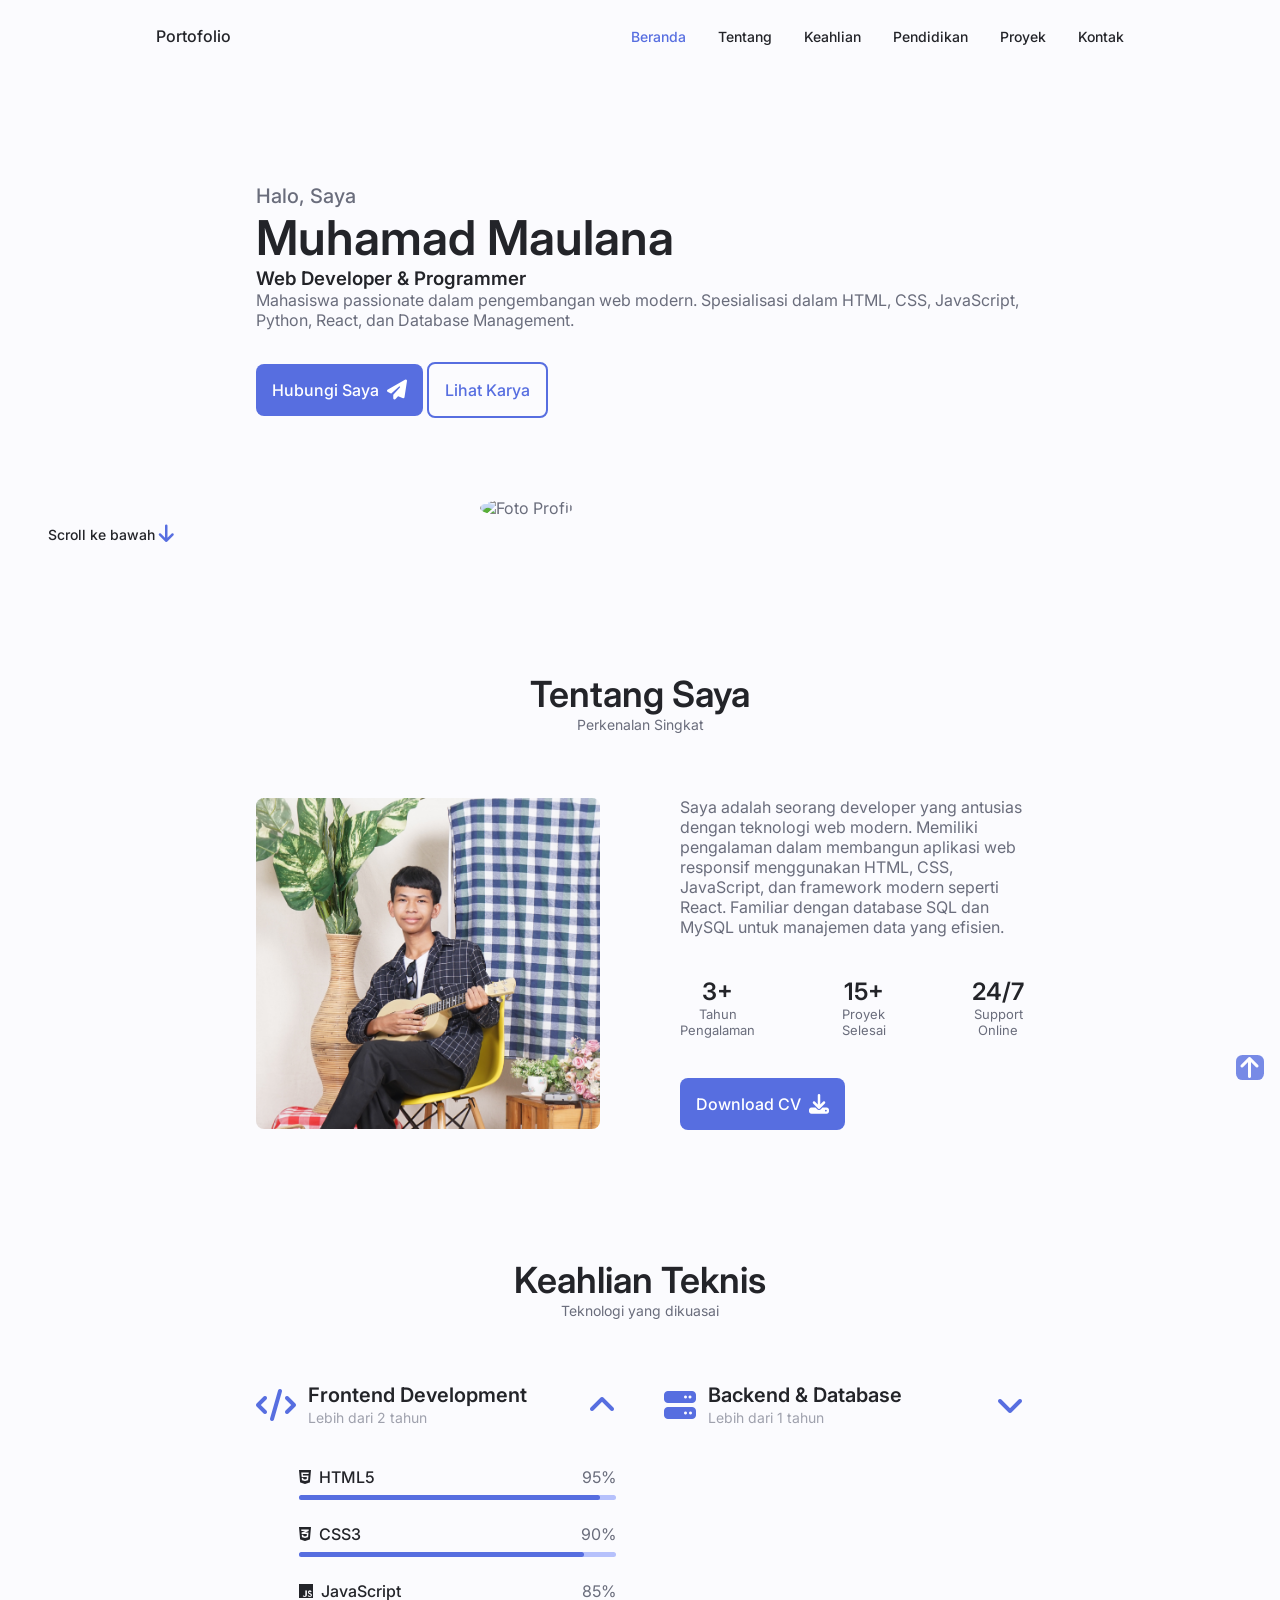
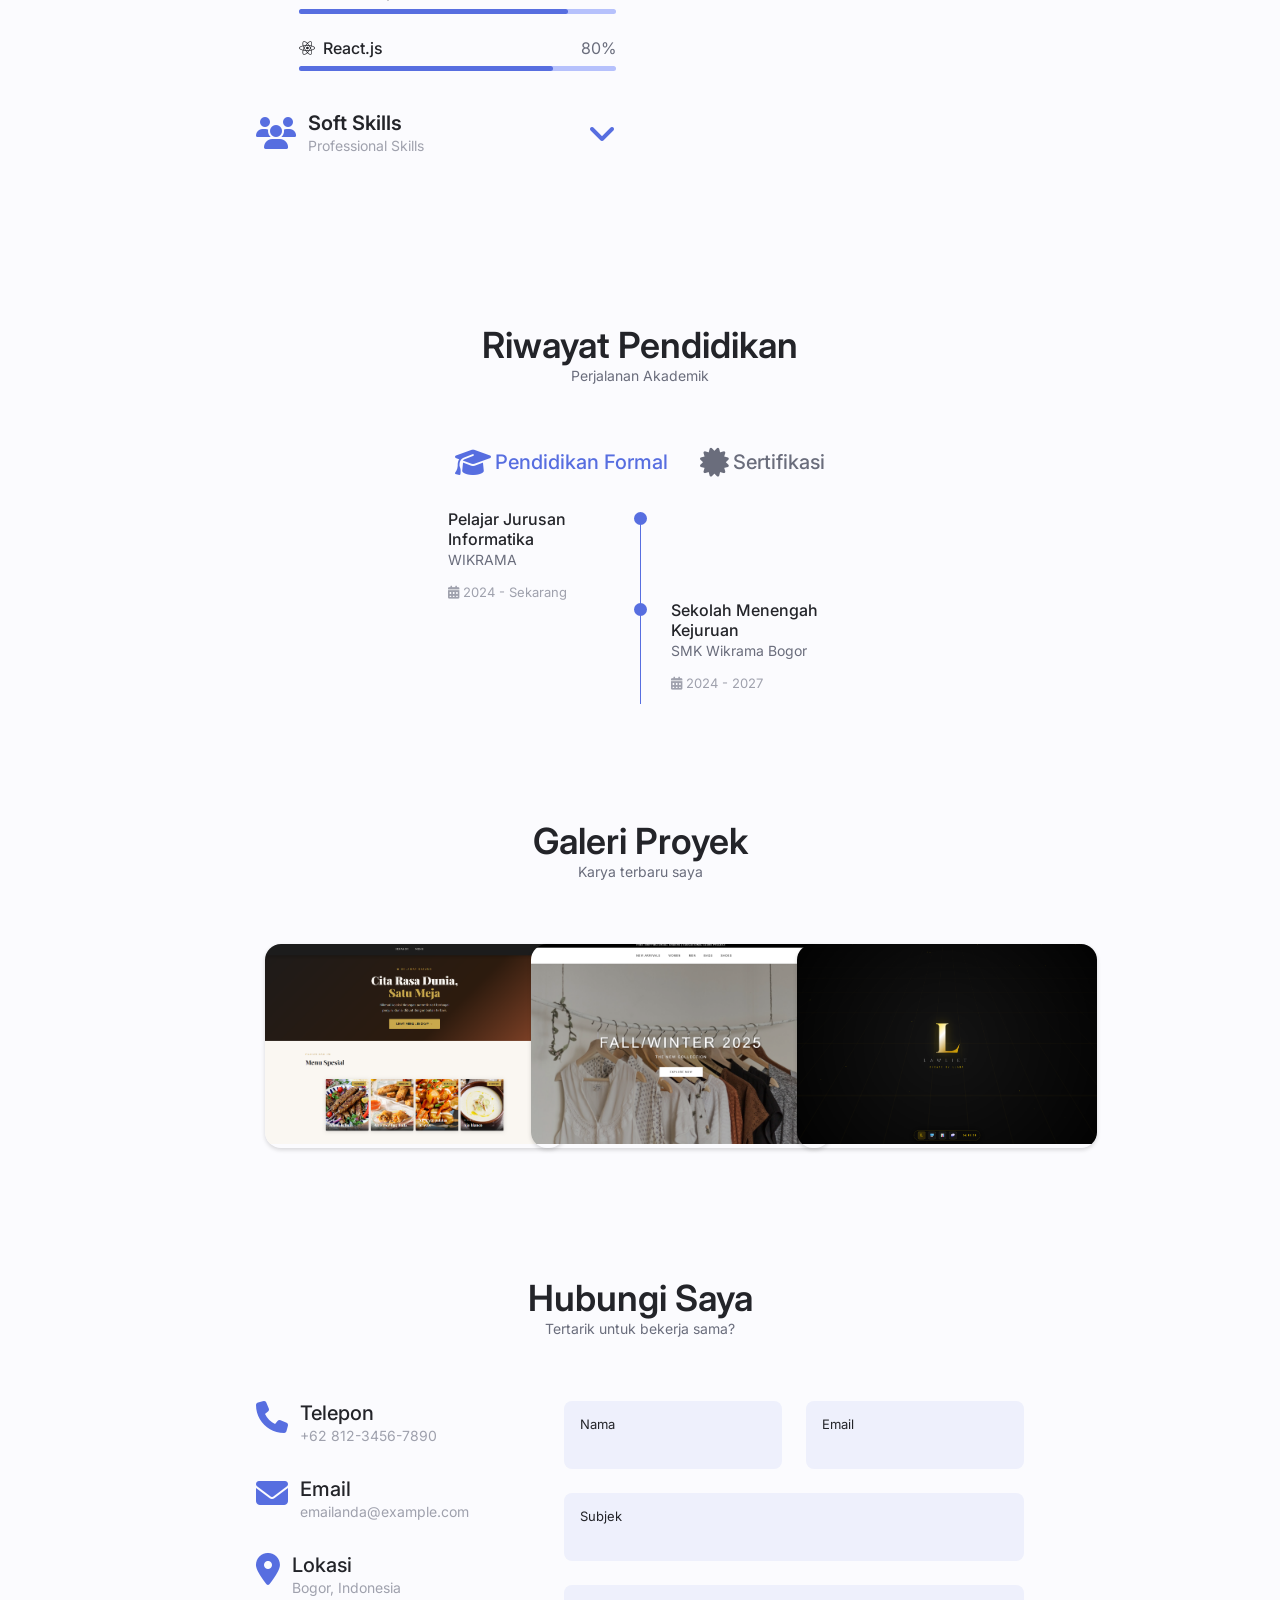
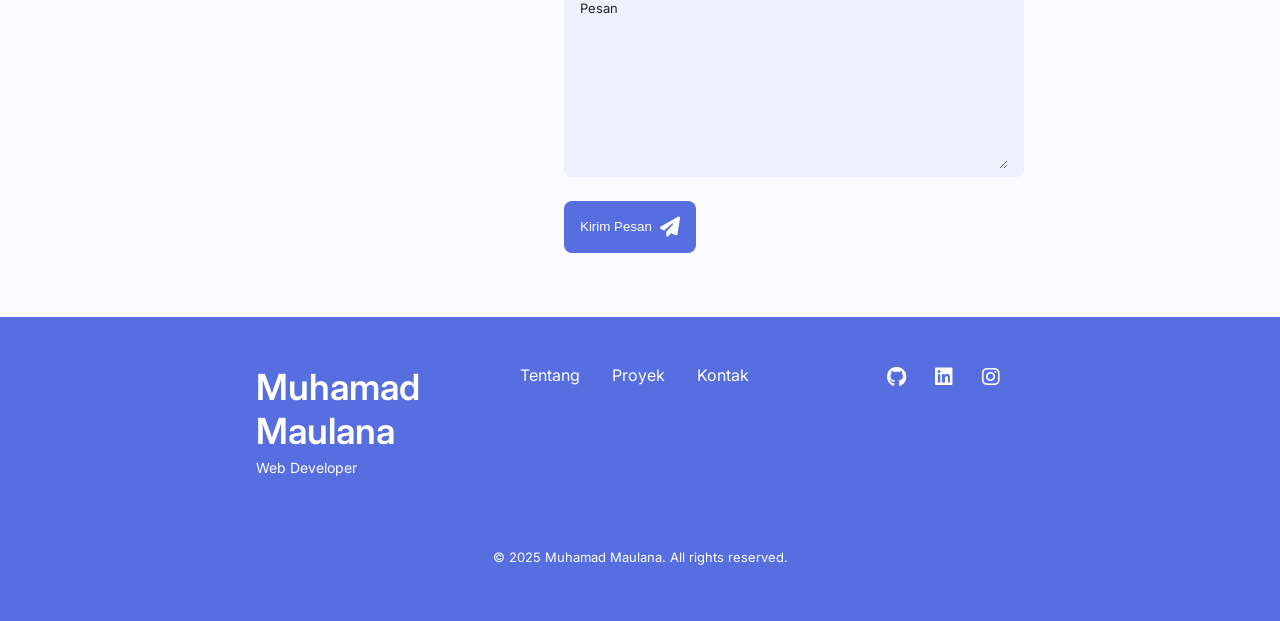
==== index.html @ e23cb153 "Update" ====
<!DOCTYPE html>
<html lang="id">
<head>
    <meta charset="UTF-8">
    <meta name="viewport" content="width=device-width, initial-scale=1.0">
    <meta name="description" content="Portofolio Pribadi - Web Developer & Programmer">
    <title>Portofolio | Muhamad Maulana</title>
    
    <!-- Google Fonts -->
    <link rel="preconnect" href="https://fonts.googleapis.com">
    <link rel="preconnect" href="https://fonts.gstatic.com" crossorigin>
    <link href="https://fonts.googleapis.com/css2?family=Inter:wght@300;400;600;700&display=swap" rel="stylesheet">
    
    <!-- Font Awesome untuk Icons -->
    <link rel="stylesheet" href="https://cdnjs.cloudflare.com/ajax/libs/font-awesome/6.4.0/css/all.min.css">
    
    <!-- Custom CSS -->
    <link rel="stylesheet" href="css/style.css">
</head>
<body>

    <!-- Header & Navigation -->
    <header class="header" id="header">
        <nav class="nav container">
            <a href="#" class="nav__logo">
                <span class="nav__logo-text">Portofolio</span>
            </a>

            <div class="nav__menu" id="nav-menu">
                <ul class="nav__list">
                    <li class="nav__item">
                        <a href="#home" class="nav__link active-link">Beranda</a>
                    </li>
                    <li class="nav__item">
                        <a href="#about" class="nav__link">Tentang</a>
                    </li>
                    <li class="nav__item">
                        <a href="#skills" class="nav__link">Keahlian</a>
                    </li>
                    <li class="nav__item">
                        <a href="#education" class="nav__link">Pendidikan</a>
                    </li>
                    <li class="nav__item">
                        <a href="#projects" class="nav__link">Proyek</a>
                    </li>
                    <li class="nav__item">
                        <a href="#contact" class="nav__link">Kontak</a>
                    </li>
                </ul>
                <div class="nav__close" id="nav-close">
                    <i class="fas fa-times"></i>
                </div>
            </div>

            <div class="nav__toggle" id="nav-toggle">
                <i class="fas fa-bars"></i>
            </div>
        </nav>
    </header>

    <main class="main">
        <!-- Hero Section -->
        <section class="home section" id="home">
            <div class="home__container container grid">
                <div class="home__content">
                    <span class="home__subtitle">Halo, Saya</span>
                    <h1 class="home__title">Muhamad Maulana</h1>
                    <h3 class="home__profession">Web Developer & Programmer</h3>
                    <p class="home__description">
                        Mahasiswa passionate dalam pengembangan web modern. 
                        Spesialisasi dalam HTML, CSS, JavaScript, Python, React, dan Database Management.
                    </p>
                    <div class="home__buttons">
                        <a href="#contact" class="button button--flex">
                            Hubungi Saya <i class="fas fa-paper-plane button__icon"></i>
                        </a>
                        <a href="#projects" class="button button--ghost">
                            Lihat Karya
                        </a>
                    </div>
                </div>
                
                <div class="home__img">
                    <div class="home__blob">
                        <!-- Ganti dengan foto profil Anda -->
                        <img src="https://i1.sndcdn.com/artworks-iFrzoDKmRzrL0Jf6-SVY0pg-t500x500.jpg" alt="Foto Profil" class="home__blob-img">
                    </div>
                </div>
            </div>
            
            <div class="home__scroll">
                <a href="#about" class="home__scroll-button button--flex">
                    <span class="home__scroll-mouse">
                        <span class="home__scroll-wheel"></span>
                    </span>
                    <span class="home__scroll-name">Scroll ke bawah</span>
                    <i class="fas fa-arrow-down home__scroll-arrow"></i>
                </a>
            </div>
        </section>

        <!-- About Section -->
        <section class="about section" id="about">
            <h2 class="section__title">Tentang Saya</h2>
            <span class="section__subtitle">Perkenalan Singkat</span>

            <div class="about__container container grid">
                <img src="img/DSC00139.jpeg" alt="Tentang Saya" class="about__img">

                <div class="about__data">
                    <p class="about__description">
                        Saya adalah seorang developer yang antusias dengan teknologi web modern. 
                        Memiliki pengalaman dalam membangun aplikasi web responsif menggunakan 
                        HTML, CSS, JavaScript, dan framework modern seperti React. 
                        Familiar dengan database SQL dan MySQL untuk manajemen data yang efisien.
                    </p>

                    <div class="about__info">
                        <div>
                            <span class="about__info-title">3+</span>
                            <span class="about__info-name">Tahun<br>Pengalaman</span>
                        </div>
                        <div>
                            <span class="about__info-title">15+</span>
                            <span class="about__info-name">Proyek<br>Selesai</span>
                        </div>
                        <div>
                            <span class="about__info-title">24/7</span>
                            <span class="about__info-name">Support<br>Online</span>
                        </div>
                    </div>

                    <div class="about__buttons">
                        <a download href="#" class="button button--flex">
                            Download CV <i class="fas fa-download button__icon"></i>
                        </a>
                    </div>
                </div>
            </div>
        </section>

        <!-- Skills Section -->
        <section class="skills section" id="skills">
            <h2 class="section__title">Keahlian Teknis</h2>
            <span class="section__subtitle">Teknologi yang dikuasai</span>

            <div class="skills__container container grid">
                <!-- Skill Category 1: Frontend -->
                <div class="skills__content skills__open">
                    <div class="skills__header">
                        <i class="fas fa-code skills__icon"></i>
                        <div>
                            <h3 class="skills__title">Frontend Development</h3>
                            <span class="skills__subtitle">Lebih dari 2 tahun</span>
                        </div>
                        <i class="fas fa-angle-down skills__arrow"></i>
                    </div>

                    <div class="skills__list grid">
                        <div class="skills__data">
                            <div class="skills__titles">
                                <h4 class="skills__name"><i class="fab fa-html5"></i> HTML5</h4>
                                <span class="skills__number">95%</span>
                            </div>
                            <div class="skills__bar">
                                <div class="skills__percentage" style="width: 95%;"></div>
                            </div>
                        </div>

                        <div class="skills__data">
                            <div class="skills__titles">
                                <h4 class="skills__name"><i class="fab fa-css3-alt"></i> CSS3</h4>
                                <span class="skills__number">90%</span>
                            </div>
                            <div class="skills__bar">
                                <div class="skills__percentage" style="width: 90%;"></div>
                            </div>
                        </div>

                        <div class="skills__data">
                            <div class="skills__titles">
                                <h4 class="skills__name"><i class="fab fa-js"></i> JavaScript</h4>
                                <span class="skills__number">85%</span>
                            </div>
                            <div class="skills__bar">
                                <div class="skills__percentage" style="width: 85%;"></div>
                            </div>
                        </div>

                        <div class="skills__data">
                            <div class="skills__titles">
                                <h4 class="skills__name"><i class="fab fa-react"></i> React.js</h4>
                                <span class="skills__number">80%</span>
                            </div>
                            <div class="skills__bar">
                                <div class="skills__percentage" style="width: 80%;"></div>
                            </div>
                        </div>
                    </div>
                </div>

                <!-- Skill Category 2: Backend & Database -->
                <div class="skills__content skills__close">
                    <div class="skills__header">
                        <i class="fas fa-server skills__icon"></i>
                        <div>
                            <h3 class="skills__title">Backend & Database</h3>
                            <span class="skills__subtitle">Lebih dari 1 tahun</span>
                        </div>
                        <i class="fas fa-angle-down skills__arrow"></i>
                    </div>

                    <div class="skills__list grid">
                        <div class="skills__data">
                            <div class="skills__titles">
                                <h4 class="skills__name"><i class="fab fa-python"></i> Python</h4>
                                <span class="skills__number">85%</span>
                            </div>
                            <div class="skills__bar">
                                <div class="skills__percentage" style="width: 85%;"></div>
                            </div>
                        </div>

                        <div class="skills__data">
                            <div class="skills__titles">
                                <h4 class="skills__name"><i class="fas fa-database"></i> SQL</h4>
                                <span class="skills__number">80%</span>
                            </div>
                            <div class="skills__bar">
                                <div class="skills__percentage" style="width: 80%;"></div>
                            </div>
                        </div>

                        <div class="skills__data">
                            <div class="skills__titles">
                                <h4 class="skills__name"><i class="fas fa-database"></i> MySQL</h4>
                                <span class="skills__number">85%</span>
                            </div>
                            <div class="skills__bar">
                                <div class="skills__percentage" style="width: 85%;"></div>
                            </div>
                        </div>
                    </div>
                </div>

                <!-- Skill Category 3: Soft Skills -->
                <div class="skills__content skills__close">
                    <div class="skills__header">
                        <i class="fas fa-users skills__icon"></i>
                        <div>
                            <h3 class="skills__title">Soft Skills</h3>
                            <span class="skills__subtitle">Professional Skills</span>
                        </div>
                        <i class="fas fa-angle-down skills__arrow"></i>
                    </div>

                    <div class="skills__list grid">
                        <div class="skills__data">
                            <div class="skills__titles">
                                <h4 class="skills__name"><i class="fas fa-comments"></i> Komunikasi</h4>
                                <span class="skills__number">90%</span>
                            </div>
                            <div class="skills__bar">
                                <div class="skills__percentage" style="width: 90%;"></div>
                            </div>
                        </div>

                        <div class="skills__data">
                            <div class="skills__titles">
                                <h4 class="skills__name"><i class="fas fa-users-cog"></i> Kerja Tim</h4>
                                <span class="skills__number">95%</span>
                            </div>
                            <div class="skills__bar">
                                <div class="skills__percentage" style="width: 95%;"></div>
                            </div>
                        </div>

                        <div class="skills__data">
                            <div class="skills__titles">
                                <h4 class="skills__name"><i class="fas fa-lightbulb"></i> Problem Solving</h4>
                                <span class="skills__number">85%</span>
                            </div>
                            <div class="skills__bar">
                                <div class="skills__percentage" style="width: 85%;"></div>
                            </div>
                        </div>
                    </div>
                </div>
            </div>
        </section>

        <!-- Education Section -->
        <section class="education section" id="education">
            <h2 class="section__title">Riwayat Pendidikan</h2>
            <span class="section__subtitle">Perjalanan Akademik</span>

            <div class="education__container container">
                <div class="education__tabs">
                    <div class="education__button button--flex education__active" data-target='#school'>
                        <i class="fas fa-graduation-cap education__icon"></i>
                        Pendidikan Formal
                    </div>
                    <div class="education__button button--flex" data-target='#course'>
                        <i class="fas fa-certificate education__icon"></i>
                        Sertifikasi
                    </div>
                </div>

                <div class="education__sections">
                    <!-- Education Content 1 -->
                    <div class="education__content education__active" data-content id="school">
                        <!-- Timeline Item 1 -->
                        <div class="education__data">
                            <div>
                                <h3 class="education__title">Pelajar Jurusan Informatika</h3>
                                <span class="education__subtitle">WIKRAMA</span>
                                <div class="education__calendar">
                                    <i class="fas fa-calendar-alt"></i>
                                    2024 - Sekarang
                                </div>
                            </div>
                            <div>
                                <span class="education__rounder"></span>
                                <span class="education__line"></span>
                            </div>
                        </div>

                        <!-- Timeline Item 2 -->
                        <div class="education__data">
                            <div></div>
                            <div>
                                <span class="education__rounder"></span>
                                <span class="education__line"></span>
                            </div>
                            <div>
                                <h3 class="education__title">Sekolah Menengah Kejuruan</h3>
                                <span class="education__subtitle">SMK Wikrama Bogor</span>
                                <div class="education__calendar">
                                    <i class="fas fa-calendar-alt"></i>
                                    2024 - 2027
                                </div>
                            </div>
                        </div>
                    </div>

                    <!-- Education Content 2 -->
                    <div class="education__content" data-content id="course">
                        <div class="education__data">
                            <div>
                                <h3 class="education__title">Belajar Dasar AI</h3>
                                <span class="education__subtitle">Dicoding Indonesia</span>
                                <div class="education__calendar">
                                    <i class="fas fa-calendar-alt"></i>
                                    2026
                                </div>
                            </div>
                            <div>
                                <span class="education__rounder"></span>
                                <span class="education__line"></span>
                            </div>
                        </div>
                    </div>
                </div>
            </div>
        </section>

        <!-- Projects Gallery -->
        <section class="projects section" id="projects">
            <h2 class="section__title">Galeri Proyek</h2>
            <span class="section__subtitle">Karya terbaru saya</span>

            <div class="projects__container container grid">
                <!-- Project 1 -->
                <div class="projects__card">
                    <img src="img/Screenshot 2026-04-05 134417.png" alt="Project 1" class="projects__img">
                    <div class="projects__modal">
                        <div>
                            <span class="projects__subtitle">Web App</span>
                            <h3 class="projects__title">E-Commerce Platform</h3>
                            <p class="projects__description">Full-stack application menggunakan React</p>
                            <a href="#" class="projects__button button button--small">
                                <i class="fas fa-link"></i> Demo
                            </a>
                            <a href="#" class="projects__button button button--small">
                                <i class="fab fa-github"></i> Code
                            </a>
                        </div>
                    </div>
                </div>

                <!-- Project 2 -->
                <div class="projects__card">
                    <img src="img/Screenshot 2026-04-05 134706.png" alt="Project 2" class="projects__img">
                    <div class="projects__modal">
                        <div>
                            <span class="projects__subtitle">Dashboard</span>
                            <h3 class="projects__title">Prada-Clone</h3>
                            <p class="projects__description">Visualisasi marketplace seperti Prada</p>
                            <a href="#" class="projects__button button button--small">
                                <i class="fas fa-link"></i> Demo
                            </a>
                            <a href="#" class="projects__button button button--small">
                                <i class="fab fa-github"></i> Code
                            </a>
                        </div>
                    </div>
                </div>

                <!-- Project 3 -->
                <div class="projects__card">
                    <img src="img/Screenshot (575).png" alt="Project 3" class="projects__img">
                    <div class="projects__modal">
                        <div>
                            <span class="projects__subtitle">Frontend</span>
                            <h3 class="projects__title">Portfolio Quantum</h3>
                            <p class="projects__description">HTML, CSS, JS murni dengan animasi modern</p>
                            <a href="#" class="projects__button button button--small">
                                <i class="fas fa-link"></i> Demo
                            </a>
                            <a href="#" class="projects__button button button--small">
                                <i class="fab fa-github"></i> Code
                            </a>
                        </div>
                    </div>
                </div>
            </div>
        </section>

        <!-- Contact Section -->
        <section class="contact section" id="contact">
            <h2 class="section__title">Hubungi Saya</h2>
            <span class="section__subtitle">Tertarik untuk bekerja sama?</span>

            <div class="contact__container container grid">
                <div>
                    <div class="contact__information">
                        <i class="fas fa-phone contact__icon"></i>
                        <div>
                            <h3 class="contact__title">Telepon</h3>
                            <span class="contact__subtitle">+62 812-3456-7890</span>
                        </div>
                    </div>

                    <div class="contact__information">
                        <i class="fas fa-envelope contact__icon"></i>
                        <div>
                            <h3 class="contact__title">Email</h3>
                            <span class="contact__subtitle">emailanda@example.com</span>
                        </div>
                    </div>

                    <div class="contact__information">
                        <i class="fas fa-map-marker-alt contact__icon"></i>
                        <div>
                            <h3 class="contact__title">Lokasi</h3>
                            <span class="contact__subtitle">Bogor, Indonesia</span>
                        </div>
                    </div>
                </div>

                <form action="https://formspree.io/f/YOUR_FORM_ID" method="POST" class="contact__form grid" id="contact-form">
                    <div class="contact__inputs grid">
                        <div class="contact__content">
                            <label for="contact-name" class="contact__label">Nama</label>
                            <input type="text" id="contact-name" name="name" class="contact__input" required>
                        </div>
                        <div class="contact__content">
                            <label for="contact-email" class="contact__label">Email</label>
                            <input type="email" id="contact-email" name="email" class="contact__input" required>
                        </div>
                    </div>
                    <div class="contact__content">
                        <label for="contact-subject" class="contact__label">Subjek</label>
                        <input type="text" id="contact-subject" name="subject" class="contact__input" required>
                    </div>
                    <div class="contact__content">
                        <label for="contact-message" class="contact__label">Pesan</label>
                        <textarea name="message" id="contact-message" cols="0" rows="7" class="contact__input" required></textarea>
                    </div>

                    <div>
                        <button type="submit" class="button button--flex">
                            Kirim Pesan <i class="fas fa-paper-plane button__icon"></i>
                        </button>
                    </div>
                </form>
            </div>
        </section>
    </main>

    <!-- Footer -->
    <footer class="footer">
        <div class="footer__bg">
            <div class="footer__container container grid">
                <div>
                    <h2 class="footer__title">Muhamad Maulana</h2>
                    <span class="footer__subtitle">Web Developer</span>
                </div>

                <ul class="footer__links">
                    <li>
                        <a href="#about" class="footer__link">Tentang</a>
                    </li>
                    <li>
                        <a href="#projects" class="footer__link">Proyek</a>
                    </li>
                    <li>
                        <a href="#contact" class="footer__link">Kontak</a>
                    </li>
                </ul>

                <div class="footer__socials">
                    <a href="https://github.com/lanpawikok" target="_blank" class="footer__social">
                        <i class="fab fa-github"></i>
                    </a>
                    <a href="https://linkedin.com/in/username" target="_blank" class="footer__social">
                        <i class="fab fa-linkedin"></i>
                    </a>
                    <a href="https://www.instagram.com/lohhlaanaa/" target="_blank" class="footer__social">
                        <i class="fab fa-instagram"></i>
                    </a>
                </div>
            </div>
            
            <p class="footer__copy">&#169; 2025 Muhamad Maulana. All rights reserved.</p>
        </div>
    </footer>

    <!-- Scroll Up Button -->
    <a href="#" class="scrollup" id="scroll-up">
        <i class="fas fa-arrow-up scrollup__icon"></i>
    </a>

    <!-- Main JavaScript -->
    <script src="js/main.js"></script>
</body>
</html>
---- css/style.css ----
/*=============== GOOGLE FONTS ===============*/
@import url('https://fonts.googleapis.com/css2?family=Inter:wght@300;400;500;600;700&display=swap');

/*=============== VARIABLES CSS ===============*/
:root {
    --header-height: 3rem;

    /*========== Colors ==========*/
    --hue-color: 230; /*Purple 250 - Green 142 - Blue 230 - Pink 340*/
    
    --first-color: hsl(var(--hue-color), 69%, 61%);
    --first-color-second: hsl(var(--hue-color), 69%, 61%);
    --first-color-alt: hsl(var(--hue-color), 57%, 53%);
    --first-color-lighter: hsl(var(--hue-color), 92%, 85%);
    --title-color: hsl(var(--hue-color), 8%, 15%);
    --text-color: hsl(var(--hue-color), 8%, 45%);
    --text-color-light: hsl(var(--hue-color), 8%, 65%);
    --input-color: hsl(var(--hue-color), 70%, 96%);
    --body-color: hsl(var(--hue-color), 60%, 99%);
    --container-color: #fff;
    --scroll-bar-color: hsl(var(--hue-color), 12%, 90%);
    --scroll-thumb-color: hsl(var(--hue-color), 12%, 80%);

    /*========== Font and typography ==========*/
    --body-font: 'Inter', sans-serif;
    
    --big-font-size: 2rem;
    --h1-font-size: 1.5rem;
    --h2-font-size: 1.25rem;
    --h3-font-size: 1.125rem;
    --normal-font-size: .938rem;
    --small-font-size: .813rem;
    --smaller-font-size: .75rem;

    /*========== Font weight ==========*/
    --font-medium: 500;
    --font-semi-bold: 600;

    /*========== Margenes Bottom ==========*/
    --mb-0-25: .25rem;
    --mb-0-5: .5rem;
    --mb-0-75: .75rem;
    --mb-1: 1rem;
    --mb-1-5: 1.5rem;
    --mb-2: 2rem;
    --mb-2-5: 2.5rem;
    --mb-3: 3rem;

    /*========== z index ==========*/
    --z-tooltip: 10;
    --z-fixed: 100;
    --z-modal: 1000;
}

/* Font size for large devices */
@media screen and (min-width: 968px) {
    :root {
        --big-font-size: 3rem;
        --h1-font-size: 2.25rem;
        --h2-font-size: 1.5rem;
        --h3-font-size: 1.25rem;
        --normal-font-size: 1rem;
        --small-font-size: .875rem;
        --smaller-font-size: .813rem;
    }
}

/*========== Variables Dark theme ==========*/


/*========== Button Dark/Light ==========*/


/*==================== BASE ====================*/
* {
    box-sizing: border-box;
    padding: 0;
    margin: 0;
}

html {
    scroll-behavior: smooth;
}

body {
    margin: 0 0 var(--header-height) 0;
    font-family: var(--body-font);
    font-size: var(--normal-font-size);
    background-color: var(--body-color);
    color: var(--text-color);
}

h1, h2, h3, h4 {
    color: var(--title-color);
    font-weight: var(--font-semi-bold);
}

ul {
    list-style: none;
}

a {
    text-decoration: none;
}

img {
    max-width: 100%;
    height: auto;
}

/*==================== REUSABLE CSS CLASSES ====================*/
.section {
    padding: 2rem 0 4rem;
}

.section__title {
    font-size: var(--h1-font-size);
    color: var(--title-color);
}

.section__subtitle {
    display: block;
    font-size: var(--small-font-size);
    margin-bottom: var(--mb-3);
}

.section__title, 
.section__subtitle {
    text-align: center;
}

/*==================== LAYOUT ====================*/
.container {
    max-width: 768px;
    margin-left: var(--mb-1-5);
    margin-right: var(--mb-1-5);
}

.grid {
    display: grid;
    gap: 1.5rem;
}

.header {
    width: 100%;
    position: fixed;
    bottom: 0;
    left: 0;
    z-index: var(--z-fixed);
    background-color: var(--body-color);
}

/*==================== NAV ====================*/
.nav {
    max-width: 968px;
    height: var(--header-height);
    display: flex;
    justify-content: space-between;
    align-items: center;
}

.nav__logo,
.nav__toggle {
    color: var(--title-color);
    font-weight: var(--font-medium);
}

.nav__logo:hover {
    color: var(--first-color);
}

.nav__toggle {
    font-size: 1.1rem;
    cursor: pointer;
}

.nav__toggle:hover {
    color: var(--first-color);
}

@media screen and (max-width: 767px) {
    .nav__menu {
        position: fixed;
        bottom: -100%;
        left: 0;
        width: 100%;
        background-color: var(--body-color);
        padding: 2rem 1.5rem 4rem;
        box-shadow: 0 -1px 4px rgba(0,0,0,.15);
        border-radius: 1.5rem 1.5rem 0 0;
        transition: .3s;
    }
}

.nav__list {
    grid-template-columns: repeat(3, 1fr);
    gap: 2rem;
}

.nav__link {
    display: flex;
    flex-direction: column;
    align-items: center;
    font-size: var(--small-font-size);
    color: var(--title-color);
    font-weight: var(--font-medium);
}

.nav__link:hover {
    color: var(--first-color);
}

.nav__icon {
    font-size: 1.2rem;
}

.nav__close {
    position: absolute;
    right: 1.3rem;
    bottom: .5rem;
    font-size: 1.5rem;
    cursor: pointer;
    color: var(--first-color);
}

.nav__close:hover {
    color: var(--first-color-alt);
}

/* show menu */
.show-menu {
    bottom: 0;
}

/* Active link */
.active-link {
    color: var(--first-color);
}

/* Change background header */
.scroll-header {
    box-shadow: 0 -1px 4px rgba(0,0,0,.15);
}

/*==================== HOME ====================*/
.home__container {
    gap: 1rem;
}

.home__content {
    grid-template-columns: .5fr 3fr;
    padding-top: 3.5rem;
    align-items: center;
}

.home__social {
    display: grid;
    grid-template-columns: max-content;
    row-gap: 1rem;
}

.home__social-icon {
    font-size: 1.25rem;
    color: var(--first-color);
}

.home__social-icon:hover {
    color: var(--first-color-alt);
}

.home__blob {
    width: 200px;
    fill: var(--first-color);
}

.home__blob-img {
    width: 170px;
    border-radius: 50%;
}

.home__data {
    grid-column: 1/3;
}

.home__title {
    font-size: var(--big-font-size);
}

.home__subtitle {
    font-size: var(--h3-font-size);
    color: var(--text-color);
    font-weight: var(--font-medium);
    margin-bottom: var(--mb-0-75);
}

.home__description {
    margin-bottom: var(--mb-2);
}

.home__scroll {
    display: none;
}

.home__scroll-button {
    color: var(--first-color);
    transition: .3s;
}

.home__scroll-button:hover {
    transform: translateY(.25rem);
}

.home__scroll-mouse {
    font-size: 2rem;
}

.home__scroll-name {
    font-size: var(--small-font-size);
    color: var(--title-color);
    font-weight: var(--font-medium);
    margin-right: var(--mb-0-25);
}

.home__scroll-arrow {
    font-size: 1.25rem;
}

/*==================== BUTTONS ====================*/
.button {
    display: inline-block;
    background-color: var(--first-color);
    color: #fff;
    padding: 1rem;
    border-radius: .5rem;
    font-weight: var(--font-medium);
    border: none;
    cursor: pointer;
}

.button:hover {
    background-color: var(--first-color-alt);
}

.button__icon {
    font-size: 1.25rem;
    margin-left: var(--mb-0-5);
    transition: .3s;
}

.button--flex {
    display: inline-flex;
    align-items: center;
}

.button--small {
    padding: .75rem 1rem;
}

.button--link {
    padding: 0;
    background-color: transparent;
    color: var(--first-color);
}

.button--link:hover {
    background-color: transparent;
    color: var(--first-color-alt);
}

.button--ghost {
    background-color: transparent;
    border: 2px solid var(--first-color);
    color: var(--first-color);
}

.button--ghost:hover {
    background-color: var(--first-color);
    color: #fff;
}

/*==================== ABOUT ====================*/
.about__img {
    width: 200px;
    border-radius: .5rem;
    justify-self: center;
    align-self: center;
}

.about__description {
    text-align: center;
    margin-bottom: var(--mb-2-5);
}

.about__info {
    display: flex;
    justify-content: space-evenly;
    margin-bottom: var(--mb-2-5);
}

.about__info-title {
    font-size: var(--h2-font-size);
    font-weight: var(--font-semi-bold);
    color: var(--title-color);
}

.about__info-name {
    font-size: var(--smaller-font-size);
}

.about__info-title,
.about__info-name {
    display: block;
    text-align: center;
}

.about__buttons {
    display: flex;
    justify-content: center;
}

/*==================== SKILLS ====================*/
.skills__container {
    row-gap: 0;
}

.skills__header {
    display: flex;
    align-items: center;
    margin-bottom: var(--mb-2-5);
    cursor: pointer;
}

.skills__icon,
.skills__arrow {
    font-size: 2rem;
    color: var(--first-color);
}

.skills__icon {
    margin-right: var(--mb-0-75);
}

.skills__title {
    font-size: var(--h3-font-size);
}

.skills__subtitle {
    font-size: var(--small-font-size);
    color: var(--text-color-light);
}

.skills__arrow {
    margin-left: auto;
    transition: .4s;
}

.skills__list {
    row-gap: 1.5rem;
    padding-left: 2.7rem;
}

.skills__titles {
    display: flex;
    justify-content: space-between;
    margin-bottom: var(--mb-0-5);
}

.skills__name {
    font-size: var(--normal-font-size);
    font-weight: var(--font-medium);
    display: flex;
    align-items: center;
    gap: .5rem;
}

.skills__bar,
.skills__percentage {
    height: 5px;
    border-radius: .25rem;
}

.skills__bar {
    background-color: var(--first-color-lighter);
}

.skills__percentage {
    display: block;
    background-color: var(--first-color);
    width: 0;
    transition: width 1s ease-in-out;
}

.skills__open .skills__list {
    height: max-content;
    margin-bottom: var(--mb-2-5);
    overflow: visible;
}

.skills__close .skills__list {
    height: 0;
    overflow: hidden;
}

.skills__open .skills__arrow {
    transform: rotate(-180deg);
}

/*==================== EDUCATION ====================*/
.education__tabs {
    display: flex;
    justify-content: space-evenly;
    margin-bottom: var(--mb-2);
}

.education__button {
    font-size: var(--h3-font-size);
    font-weight: var(--font-medium);
    cursor: pointer;
}

.education__button:hover {
    color: var(--first-color);
}

.education__icon {
    font-size: 1.8rem;
    margin-right: var(--mb-0-25);
}

.education__data {
    display: grid;
    grid-template-columns: 1fr max-content 1fr;
    column-gap: 1.5rem;
}

.education__title {
    font-size: var(--normal-font-size);
    font-weight: var(--font-medium);
}

.education__subtitle {
    display: inline-block;
    font-size: var(--small-font-size);
    margin-bottom: var(--mb-1);
}

.education__calendar {
    font-size: var(--smaller-font-size);
    color: var(--text-color-light);
}

.education__rounder {
    display: inline-block;
    width: 13px;
    height: 13px;
    background-color: var(--first-color);
    border-radius: 50%;
}

.education__line {
    display: block;
    width: 1px;
    height: 100%;
    background-color: var(--first-color);
    transform: translate(6px, -7px);
}

.education [data-content] {
    display: none;
}

.education__active[data-content] {
    display: block;
}

.education__button.education__active {
    color: var(--first-color);
}

/*==================== PROJECTS ====================*/
.projects__container {
    gap: 1.5rem;
    grid-template-columns: repeat(2, 1fr);
}

.projects__card {
    position: relative;
    border-radius: 1rem;
    overflow: hidden;
    box-shadow: 0 2px 4px rgba(0,0,0,.15);
    transition: transform .3s;
}

.projects__card:hover {
    transform: translateY(-.5rem);
}

.projects__img {
    width: 100%;
    height: 200px;
    object-fit: cover;
    transition: transform .4s;
}

.projects__card:hover .projects__img {
    transform: scale(1.1);
}

.projects__modal {
    position: absolute;
    top: 0;
    left: 0;
    width: 100%;
    height: 100%;
    background: rgba(0,0,0,.7);
    display: flex;
    align-items: center;
    justify-content: center;
    padding: 0 1rem;
    opacity: 0;
    transition: opacity .3s;
    text-align: center;
}

.projects__card:hover .projects__modal {
    opacity: 1;
}

.projects__subtitle {
    color: #fff;
    font-size: var(--small-font-size);
}

.projects__title {
    color: #fff;
    font-size: var(--h3-font-size);
    margin-bottom: var(--mb-0-5);
}

.projects__description {
    color: #ddd;
    font-size: var(--small-font-size);
    margin-bottom: var(--mb-1);
}

.projects__button {
    margin: 0 .25rem;
}

/*==================== CONTACT ====================*/
.contact__container {
    row-gap: 3rem;
}

.contact__information {
    display: flex;
    margin-bottom: var(--mb-2);
}

.contact__icon {
    font-size: 2rem;
    color: var(--first-color);
    margin-right: var(--mb-0-75);
}

.contact__title {
    font-size: var(--h3-font-size);
    font-weight: var(--font-medium);
}

.contact__subtitle {
    font-size: var(--small-font-size);
    color: var(--text-color-light);
}

.contact__content {
    background-color: var(--input-color);
    border-radius: .5rem;
    padding: .75rem 1rem .25rem;
}

.contact__label {
    font-size: var(--smaller-font-size);
    color: var(--title-color);
}

.contact__input {
    width: 100%;
    background-color: var(--input-color);
    color: var(--text-color);
    font-family: var(--body-font);
    font-size: var(--normal-font-size);
    border: none;
    outline: none;
    padding: .25rem .5rem .5rem 0;
}

/*==================== FOOTER ====================*/
.footer {
    padding-top: 2rem;
}

.footer__container {
    row-gap: 3.5rem;
}

.footer__bg {
    background-color: var(--first-color-second);
    padding: 2rem 0 3rem;
}

.footer__title {
    font-size: var(--h1-font-size);
    margin-bottom: var(--mb-0-25);
    color: #fff;
}

.footer__subtitle {
    font-size: var(--small-font-size);
    color: #fff;
}

.footer__links {
    display: flex;
    flex-direction: column;
    row-gap: 1.5rem;
}

.footer__link {
    color: #fff;
}

.footer__link:hover {
    color: var(--first-color-lighter);
}

.footer__social {
    font-size: 1.25rem;
    margin-right: var(--mb-1-5);
    color: #fff;
}

.footer__social:hover {
    color: var(--first-color-lighter);
}

.footer__copy {
    font-size: var(--smaller-font-size);
    text-align: center;
    color: #fff;
    margin-top: var(--mb-3);
}

.footer__title,
.footer__subtitle,
.footer__link,
.footer__social {
    color: #fff;
}

/*==================== SCROLL UP ====================*/
.scrollup {
    position: fixed;
    right: 1rem;
    bottom: -20%;
    background-color: var(--first-color);
    opacity: .8;
    padding: 0 .3rem;
    border-radius: .4rem;
    z-index: var(--z-tooltip);
    transition: .4s;
}

.scrollup:hover {
    background-color: var(--first-color-alt);
}

.scrollup__icon {
    font-size: 1.5rem;
    color: #fff;
}

/* Show scroll */
.show-scroll {
    bottom: 5rem;
}

/*==================== SCROLL BAR ====================*/
::-webkit-scrollbar {
    width: .60rem;
    background-color: var(--scroll-bar-color);
    border-radius: .5rem;
}

::-webkit-scrollbar-thumb {
    background-color: var(--scroll-thumb-color);
    border-radius: .5rem;
}

::-webkit-scrollbar-thumb:hover {
    background-color: var(--text-color-light);
}

/*==================== MEDIA QUERIES ====================*/
/* For small devices */
@media screen and (max-width: 350px) {
    .container {
        margin-left: var(--mb-1);
        margin-right: var(--mb-1);
    }

    .nav__menu {
        padding: 2rem .25rem 4rem;
    }

    .nav__list {
        column-gap: 0;
    }

    .home__content {
        grid-template-columns: .25fr 3fr;
    }

    .home__blob {
        width: 180px;
    }

    .skills__title {
        font-size: var(--normal-font-size);
    }

    .projects__container {
        grid-template-columns: max-content;
        justify-content: center;
    }
}

/* For medium devices */
@media screen and (min-width: 568px) {
    .home__content {
        grid-template-columns: max-content 1fr 1fr;
    }

    .home__data {
        grid-column: initial;
    }

    .home__img {
        order: 1;
        justify-self: center;
    }

    .about__container,
    .skills__container,
    .contact__container,
    .footer__container {
        grid-template-columns: repeat(2, 1fr);
    }

    .education__sections {
        display: grid;
        grid-template-columns: .6fr;
        justify-content: center;
    }
}

@media screen and (min-width: 768px) {
    .container {
        margin-left: auto;
        margin-right: auto;
    }

    body {
        margin: 0;
    }

    .section {
        padding: 6rem 0 2rem;
    }

    .section__subtitle {
        margin-bottom: 4rem;
    }

    .header {
        top: 0;
        bottom: initial;
    }

    .header,
    .main,
    .footer__container {
        padding: 0 1rem;
    }

    .nav {
        height: calc(var(--header-height) + 1.5rem);
        column-gap: 1rem;
    }

    .nav__icon,
    .nav__close,
    .nav__toggle {
        display: none;
    }

    .nav__list {
        display: flex;
        column-gap: 2rem;
    }

    .nav__menu {
        margin-left: auto;
    }

    .home__container {
        row-gap: 5rem;
    }

    .home__content {
        padding-top: 5.5rem;
        column-gap: 2rem;
    }

    .home__blob {
        width: 270px;
    }

    .home__scroll {
        display: block;
    }

    .home__scroll-button {
        margin-left: 3rem;
    }

    .about__container {
        column-gap: 5rem;
    }

    .about__img {
        width: 350px;
    }

    .about__description {
        text-align: initial;
    }

    .about__info {
        justify-content: space-between;
    }

    .about__buttons {
        justify-content: initial;
    }

    .skills__container {
        grid-template-columns: repeat(2, 1fr);
        column-gap: 3rem;
    }

    .education__tabs {
        justify-content: center;
    }

    .education__button {
        margin: 0 var(--mb-1);
    }

    .education__sections {
        grid-template-columns: .5fr;
    }

    .projects__container {
        grid-template-columns: repeat(3, 218px);
        justify-content: center;
        column-gap: 2rem;
    }

    .footer__container {
        grid-template-columns: repeat(3, 1fr);
    }

    .footer__bg {
        padding: 3rem 0 3.5rem;
    }

    .footer__links {
        flex-direction: row;
        column-gap: 2rem;
    }

    .footer__socials {
        justify-self: flex-end;
    }

    .footer__copy {
        margin-top: 4.5rem;
    }
}

/* For large devices */
@media screen and (min-width: 1024px) {
    .header,
    .main,
    .footer__container {
        padding: 0;
    }

    .home__blob {
        width: 320px;
    }

    .home__social {
        transform: translateX(-6rem);
    }

    .projects__container {
        gap: 3rem;
    }

    .projects__card {
        width: 300px;
    }

    .contact__form {
        width: 460px;
    }

    .contact__inputs {
        grid-template-columns: repeat(2, 1fr);
    }
}
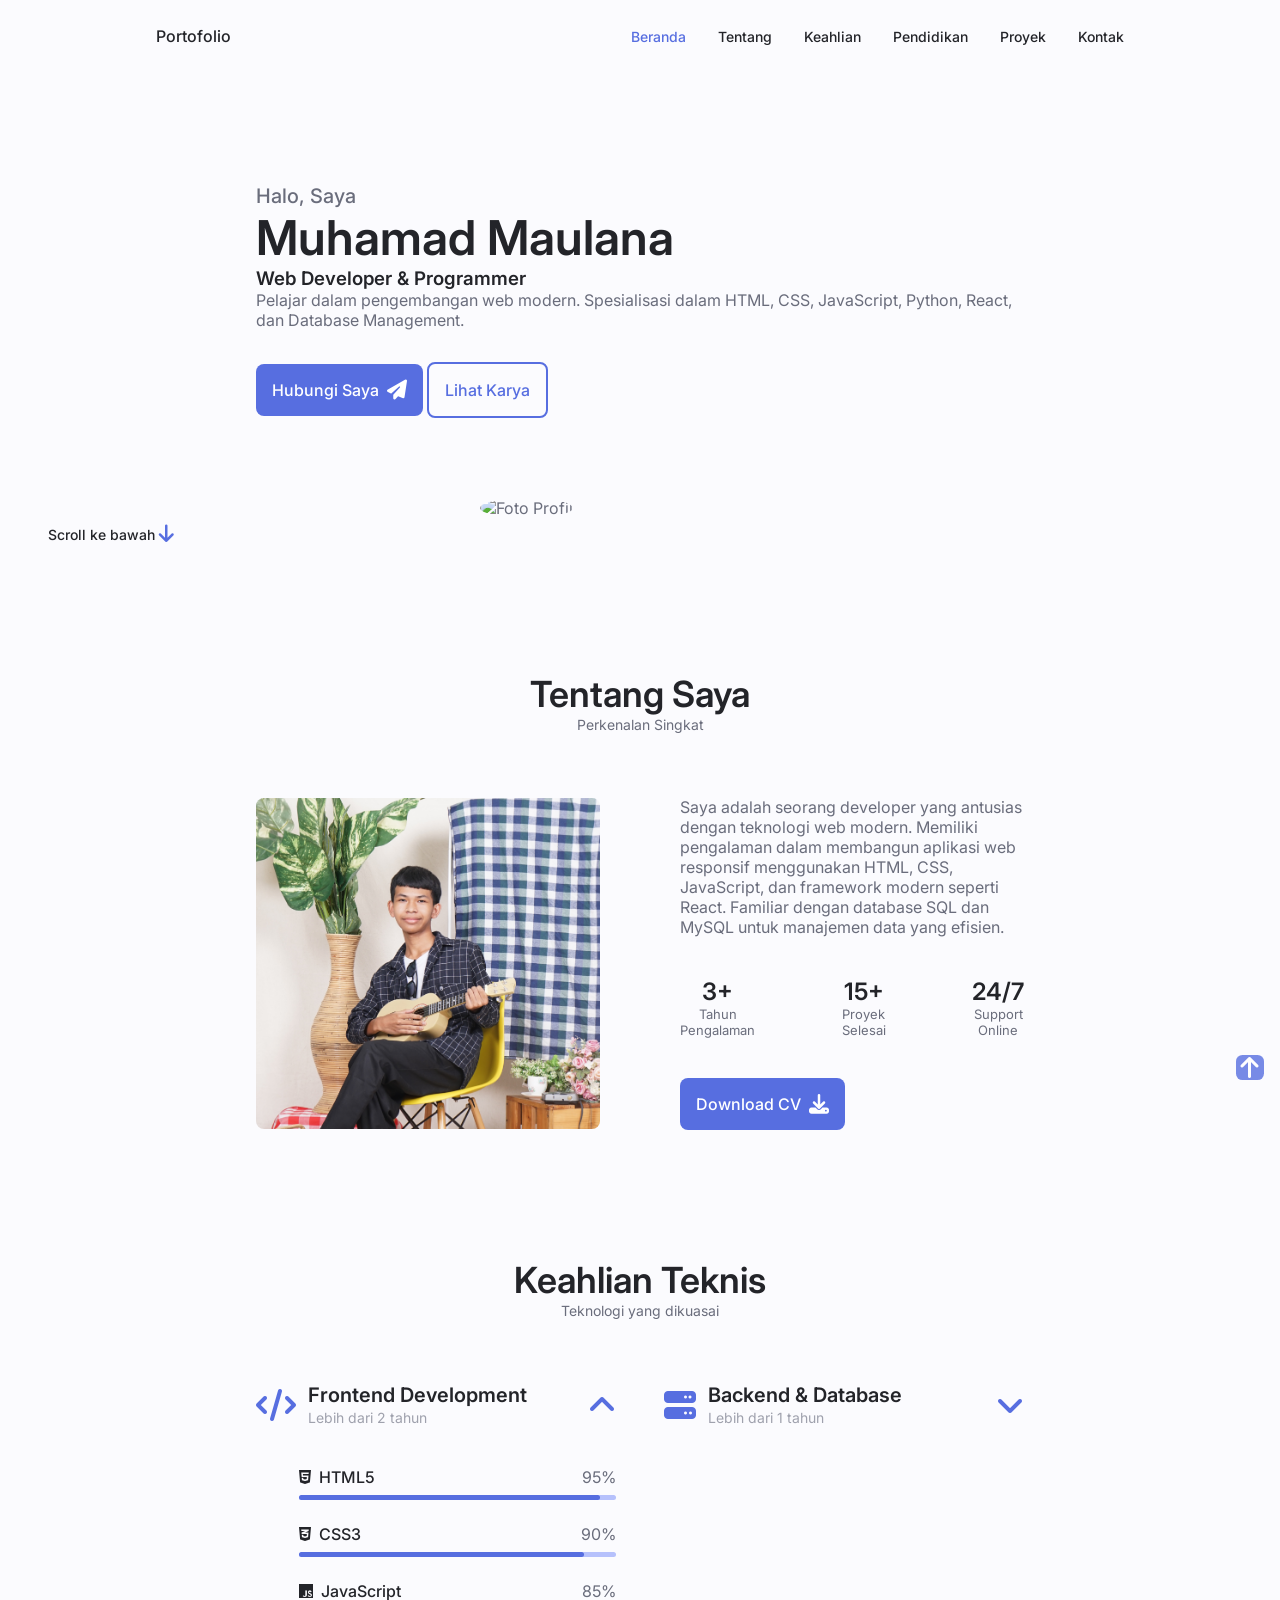
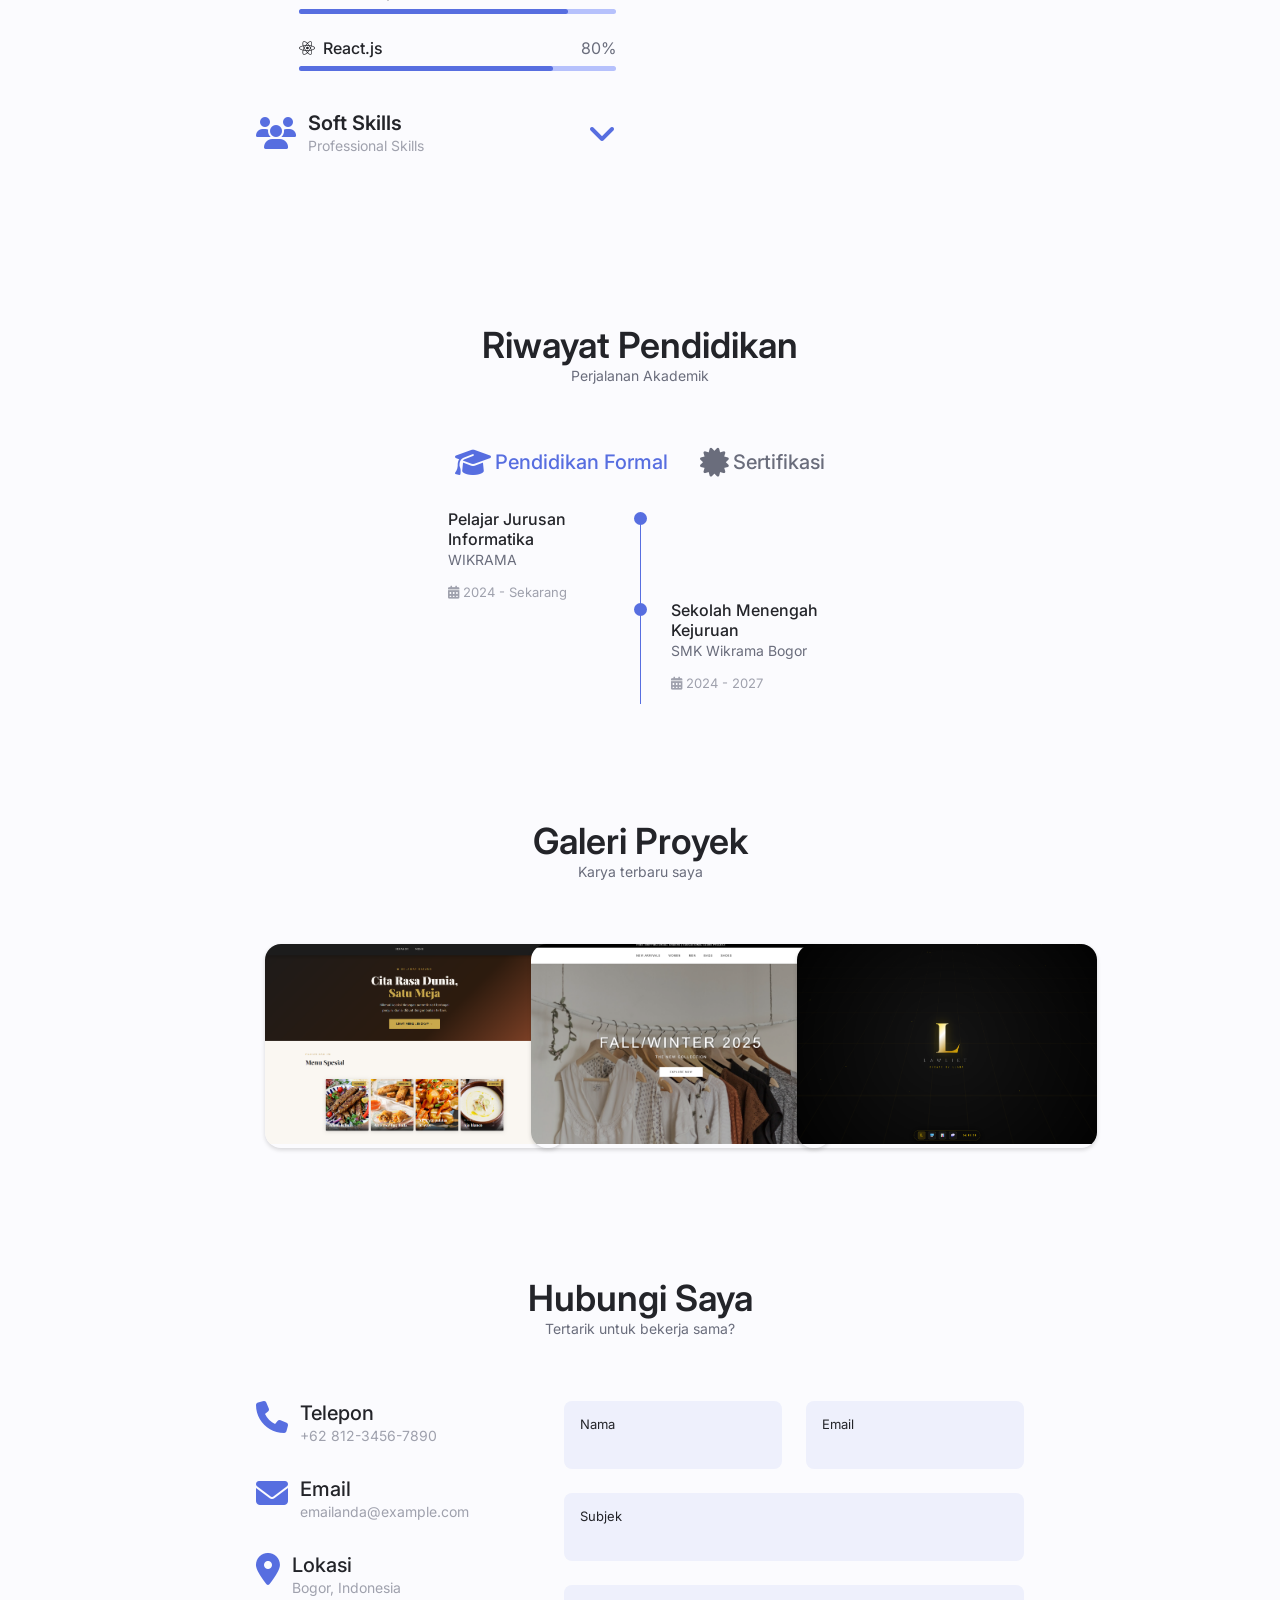
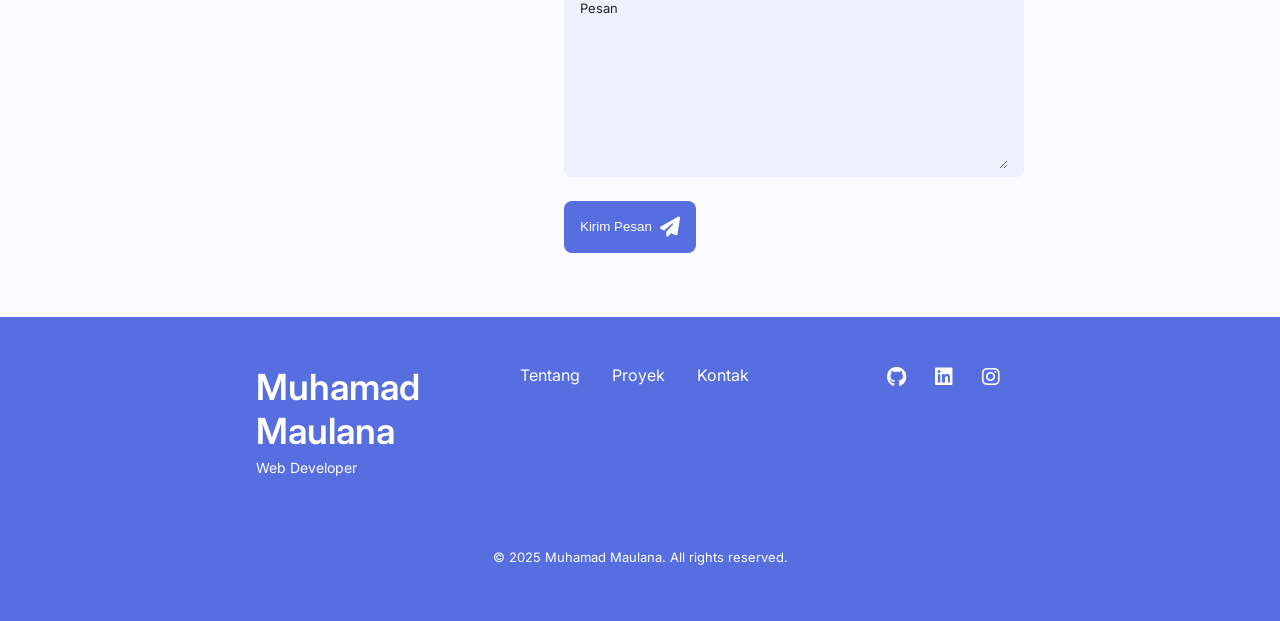
==== commit 3c39cc93: "update isi index.html" ====
--- a/index.html
+++ b/index.html
@@ -67,7 +67,7 @@
                     <h1 class="home__title">Muhamad Maulana</h1>
                     <h3 class="home__profession">Web Developer & Programmer</h3>
                     <p class="home__description">
-                        Mahasiswa passionate dalam pengembangan web modern. 
+                        Pelajar dalam pengembangan web modern. 
                         Spesialisasi dalam HTML, CSS, JavaScript, Python, React, dan Database Management.
                     </p>
                     <div class="home__buttons">
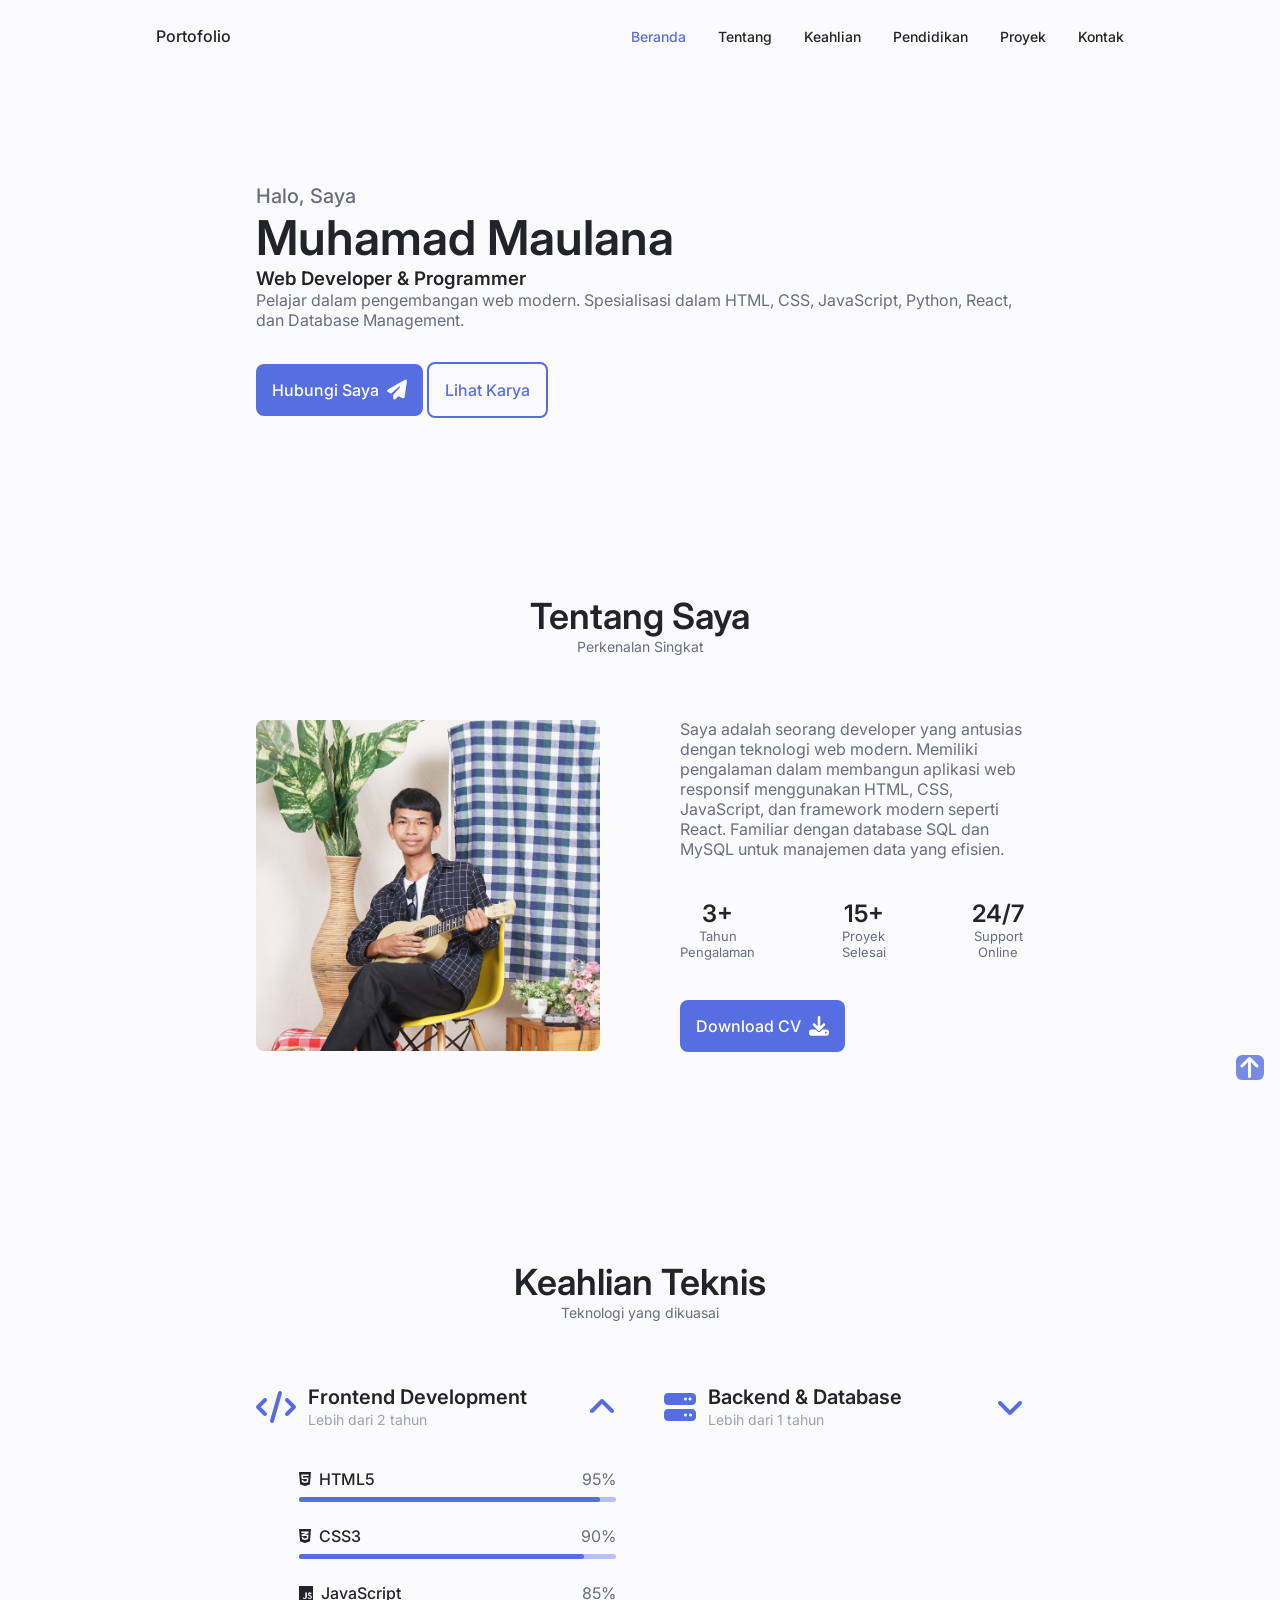
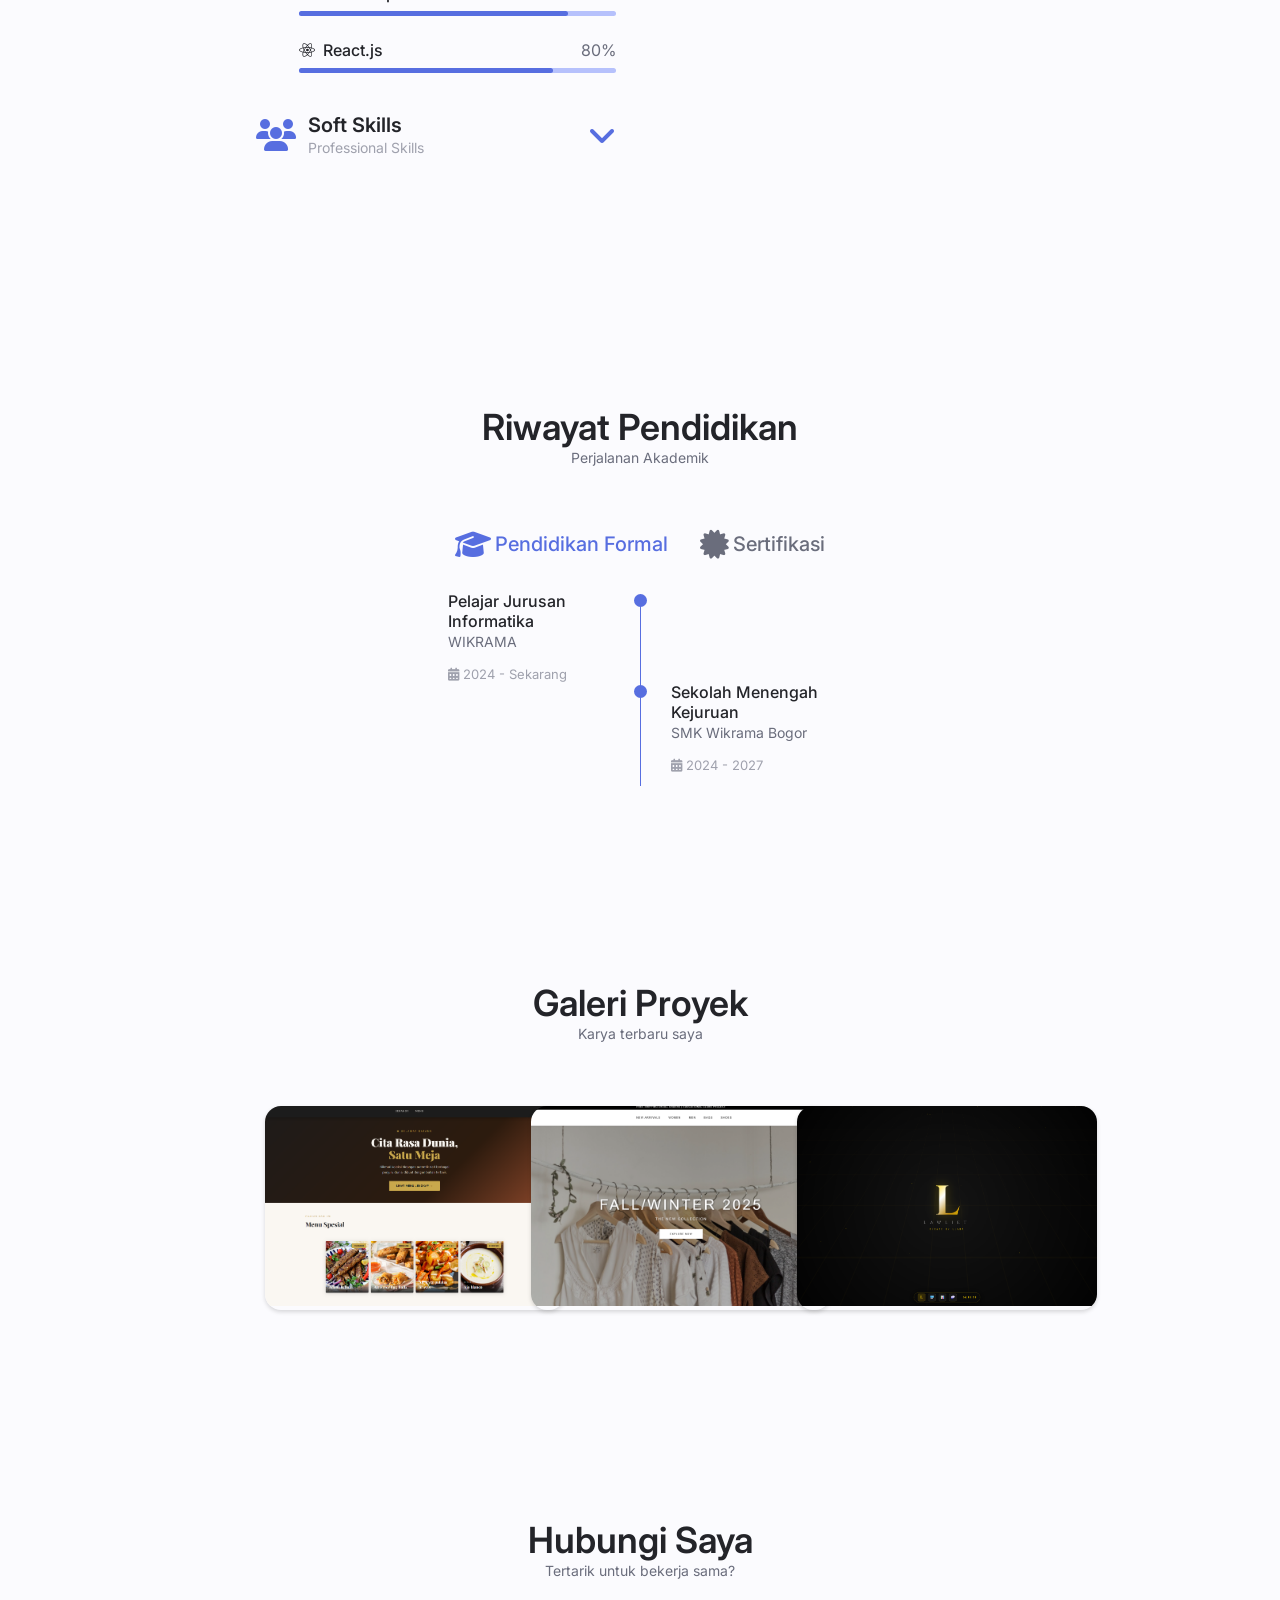
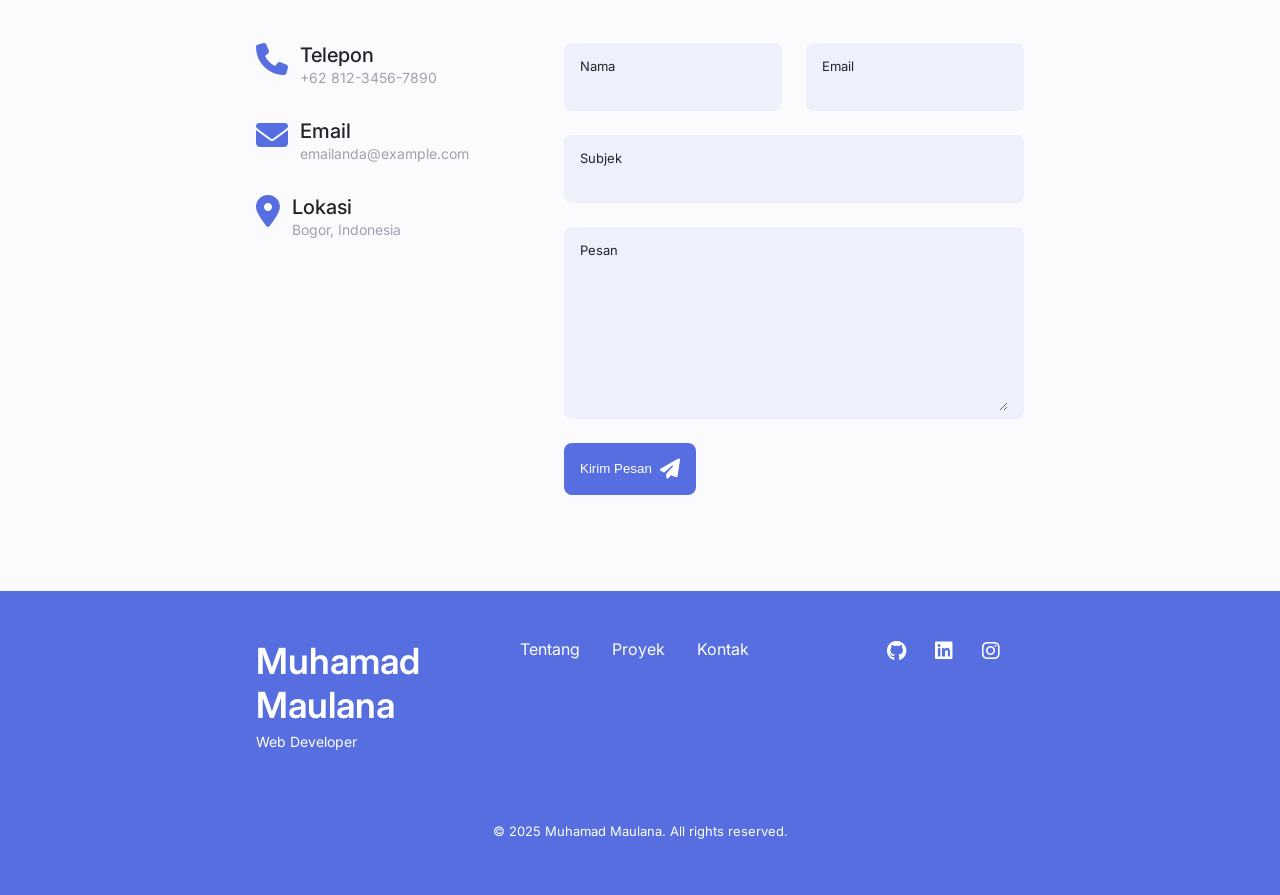
==== commit 3c5a96e1: "update html" ====
--- a/index.html
+++ b/index.html
@@ -80,25 +80,6 @@
                     </div>
                 </div>
                 
-                <div class="home__img">
-                    <div class="home__blob">
-                        <!-- Ganti dengan foto profil Anda -->
-                        <img src="https://i1.sndcdn.com/artworks-iFrzoDKmRzrL0Jf6-SVY0pg-t500x500.jpg" alt="Foto Profil" class="home__blob-img">
-                    </div>
-                </div>
-            </div>
-            
-            <div class="home__scroll">
-                <a href="#about" class="home__scroll-button button--flex">
-                    <span class="home__scroll-mouse">
-                        <span class="home__scroll-wheel"></span>
-                    </span>
-                    <span class="home__scroll-name">Scroll ke bawah</span>
-                    <i class="fas fa-arrow-down home__scroll-arrow"></i>
-                </a>
-            </div>
-        </section>
-
         <!-- About Section -->
         <section class="about section" id="about">
             <h2 class="section__title">Tentang Saya</h2>
@@ -399,7 +380,7 @@
                             <a href="#" class="projects__button button button--small">
                                 <i class="fas fa-link"></i> Demo
                             </a>
-                            <a href="#" class="projects__button button button--small">
+                            <a href="https://github.com/lanpawikok/prada" class="projects__button button button--small">
                                 <i class="fab fa-github"></i> Code
                             </a>
                         </div>
@@ -417,7 +398,7 @@
                             <a href="#" class="projects__button button button--small">
                                 <i class="fas fa-link"></i> Demo
                             </a>
-                            <a href="#" class="projects__button button button--small">
+                            <a href="https://github.com/lanpawikok/linuxthemepportofolio" class="projects__button button button--small">
                                 <i class="fab fa-github"></i> Code
                             </a>
                         </div>
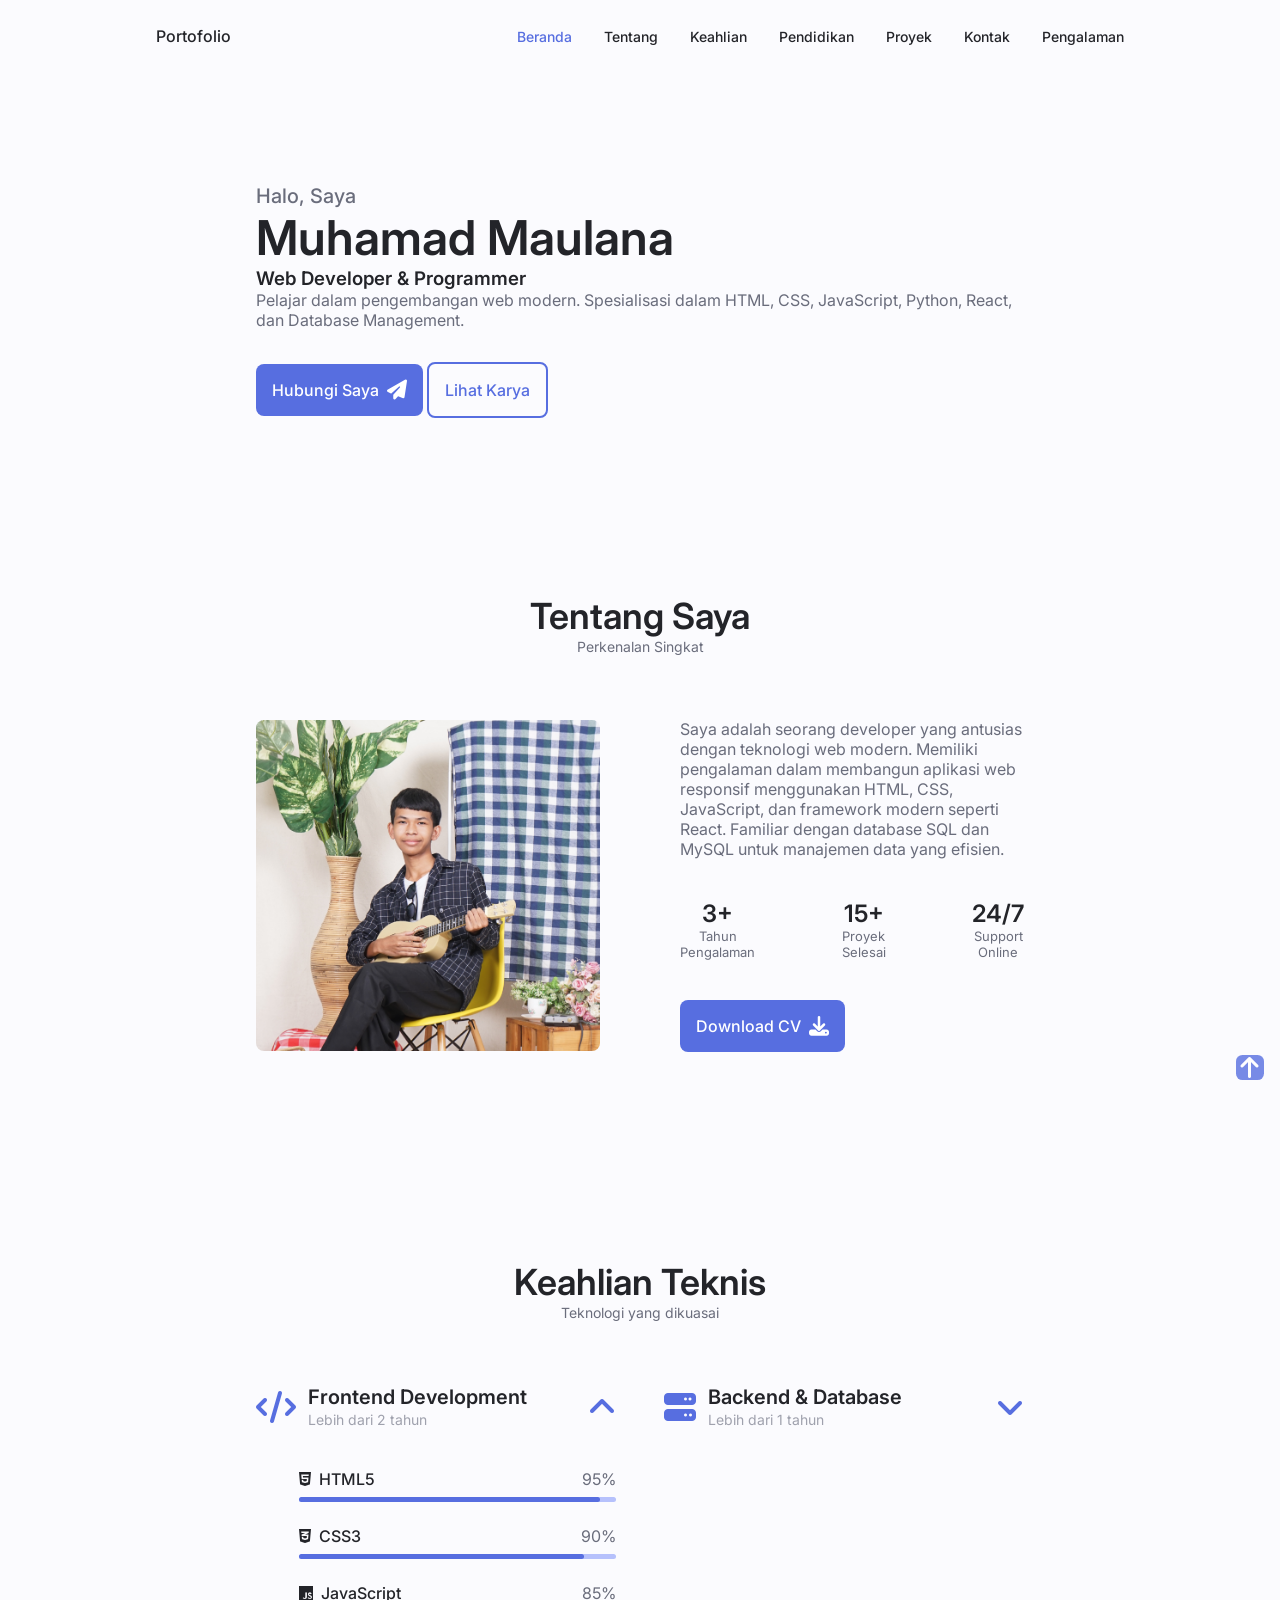
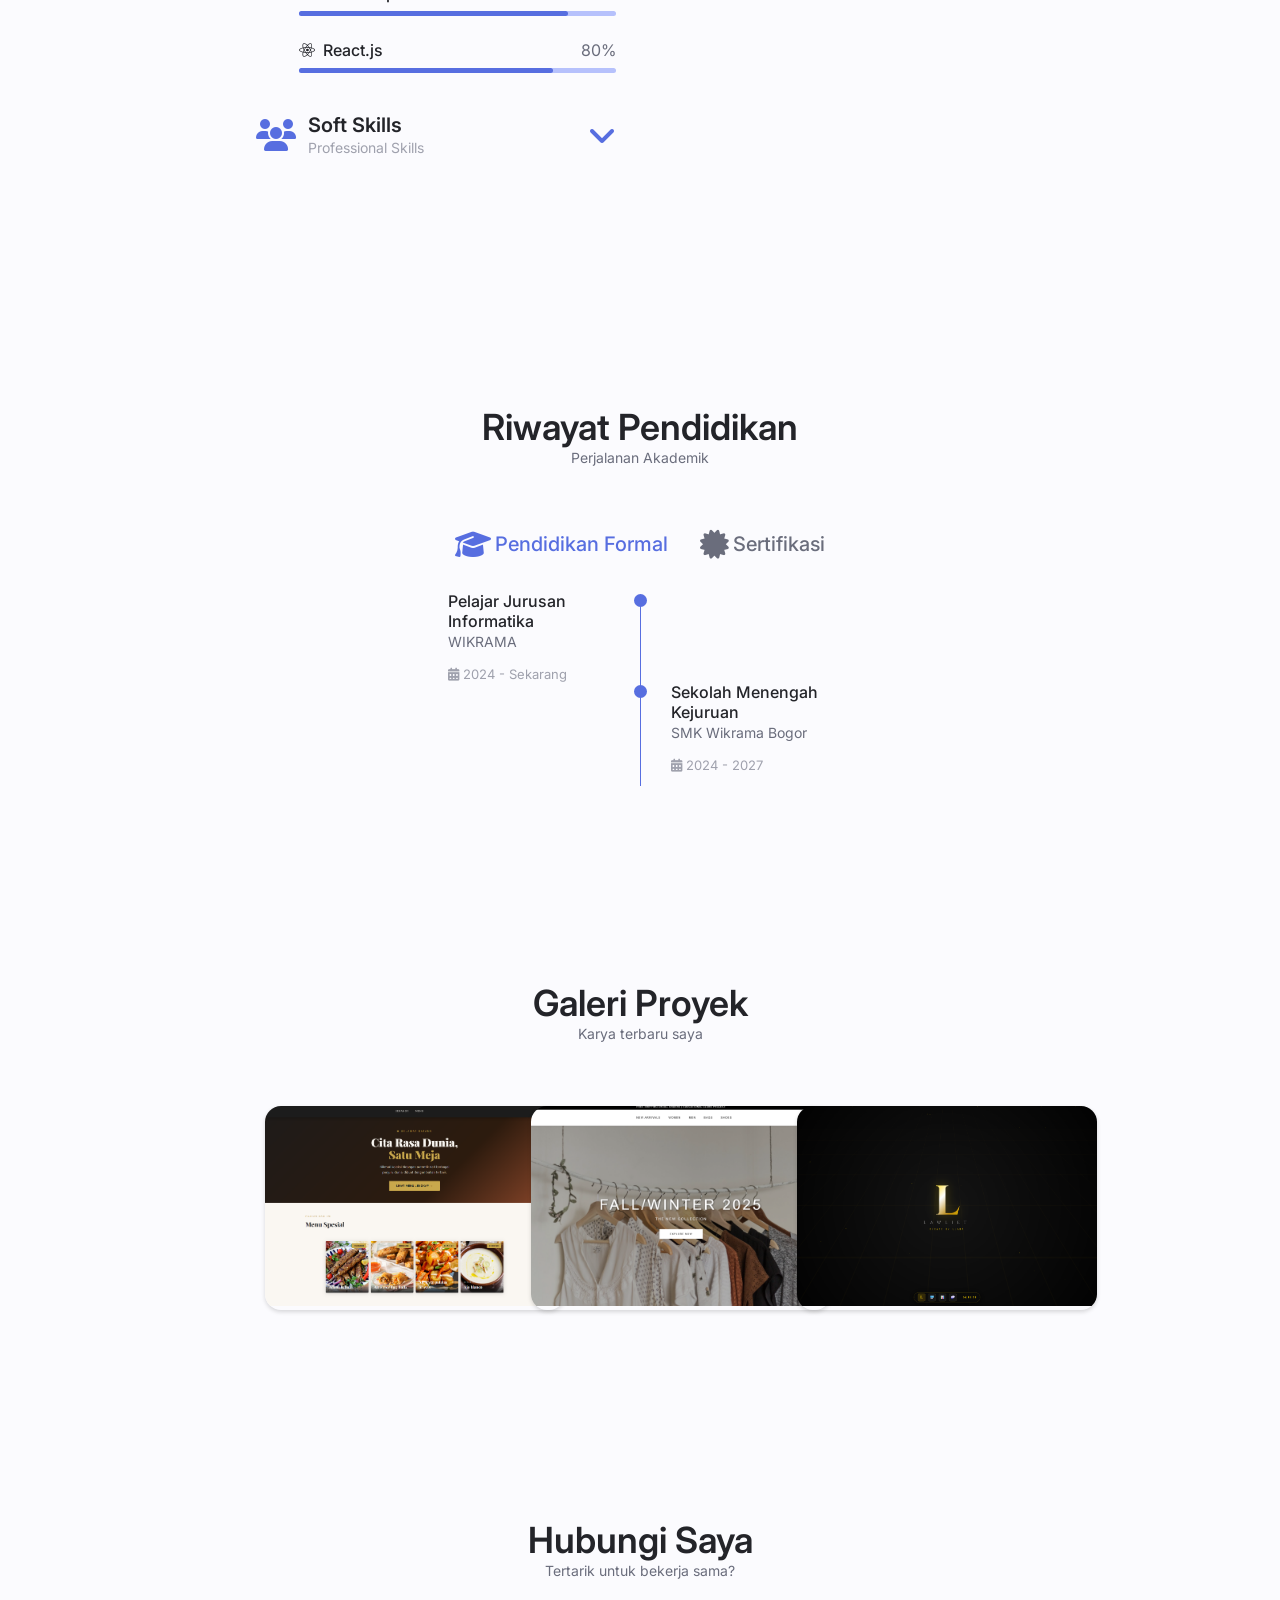
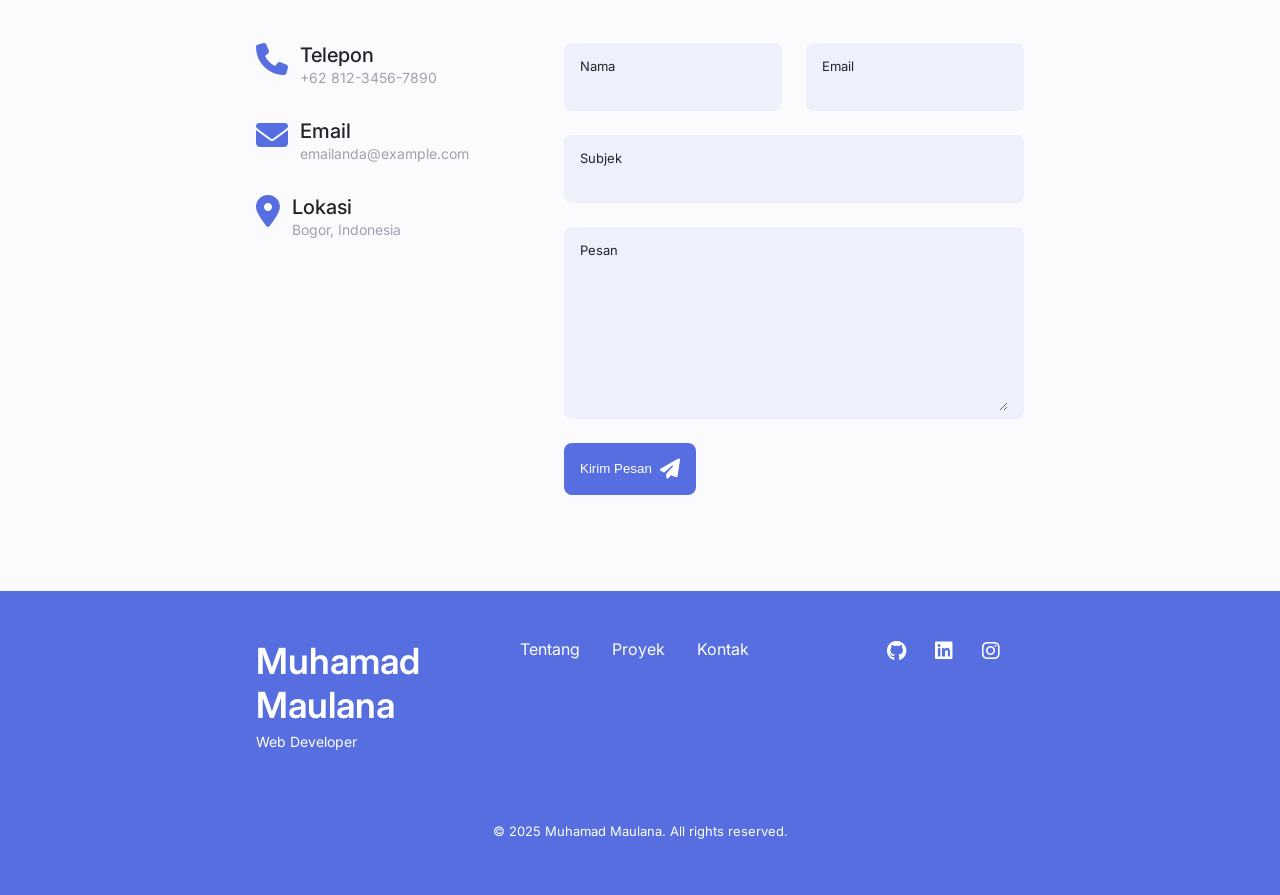
==== commit d4ac1c7a: "tambah serti" ====
--- a/index.html
+++ b/index.html
@@ -46,6 +46,9 @@
                     <li class="nav__item">
                         <a href="#contact" class="nav__link">Kontak</a>
                     </li>
+                    <li class="nav__item">
+                        <a href="serti.html" class="nav__link">Pengalaman</a>
+                    </li>
                 </ul>
                 <div class="nav__close" id="nav-close">
                     <i class="fas fa-times"></i>
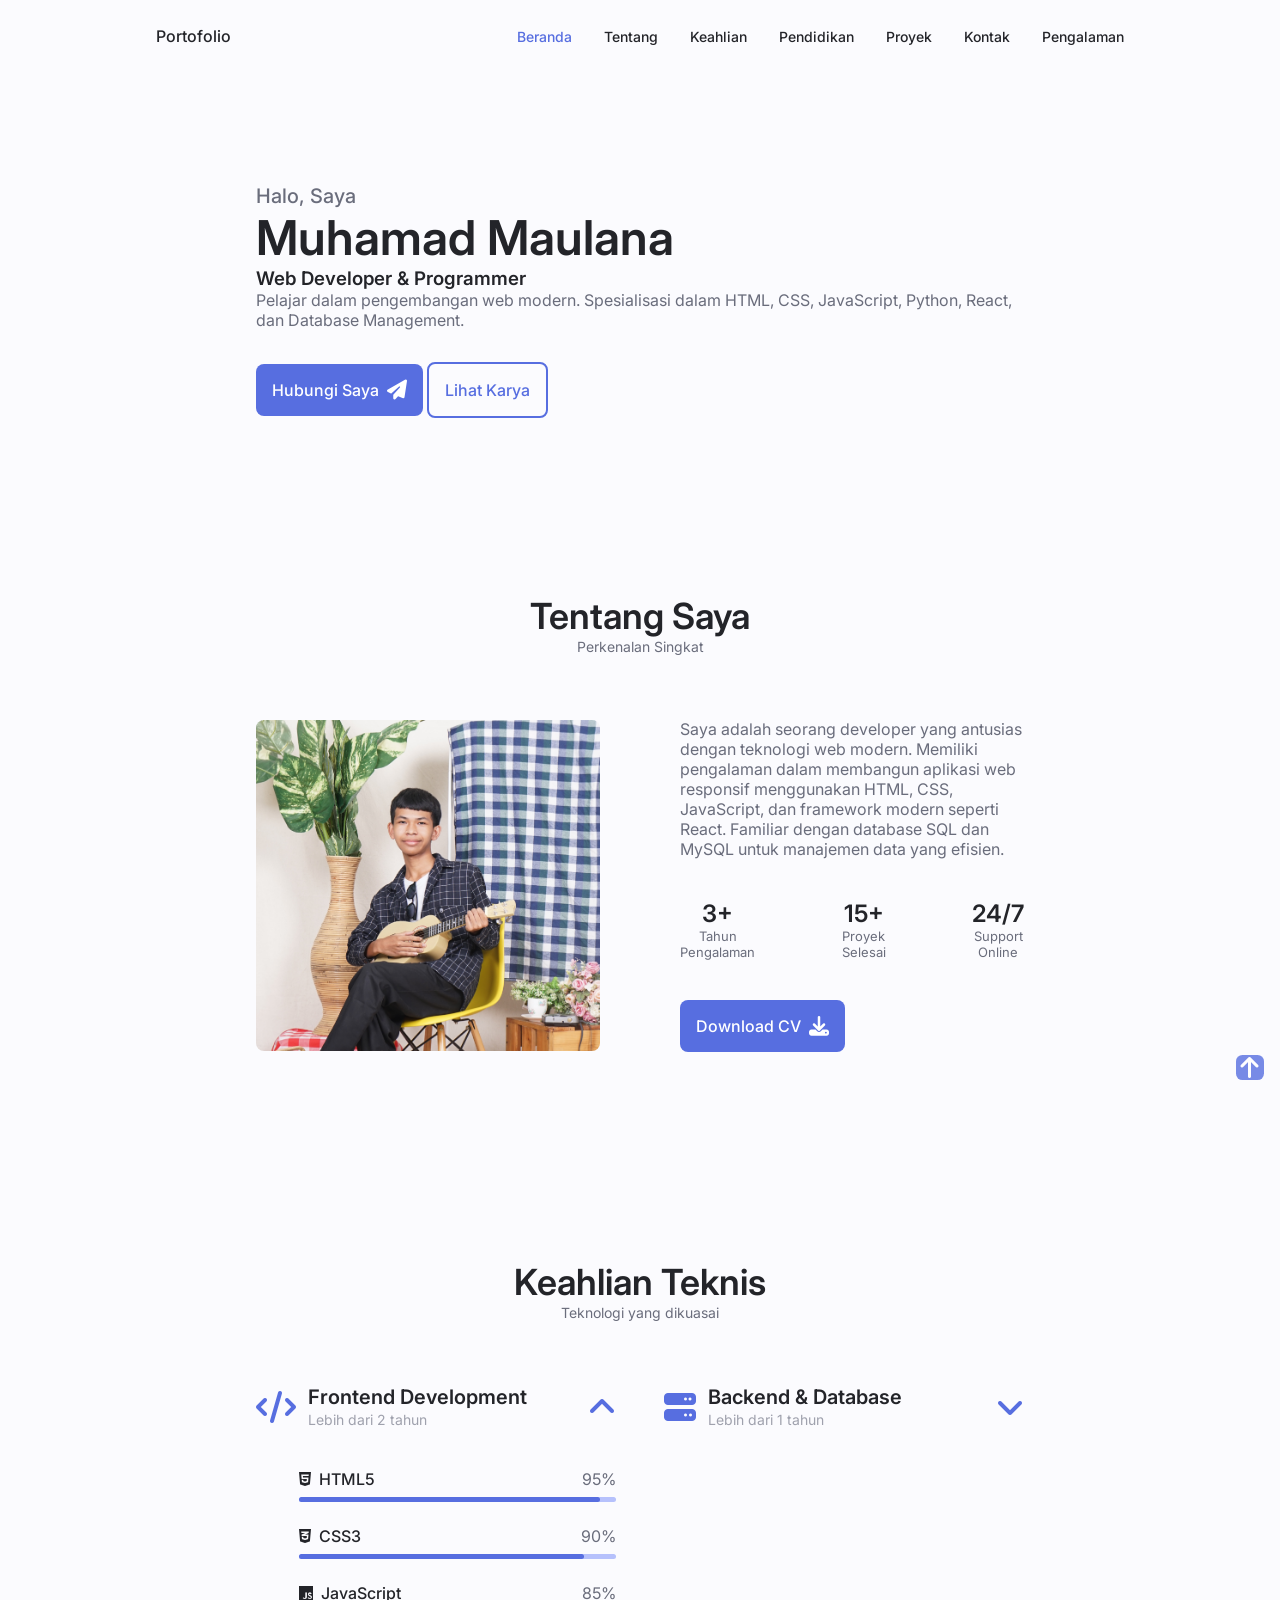
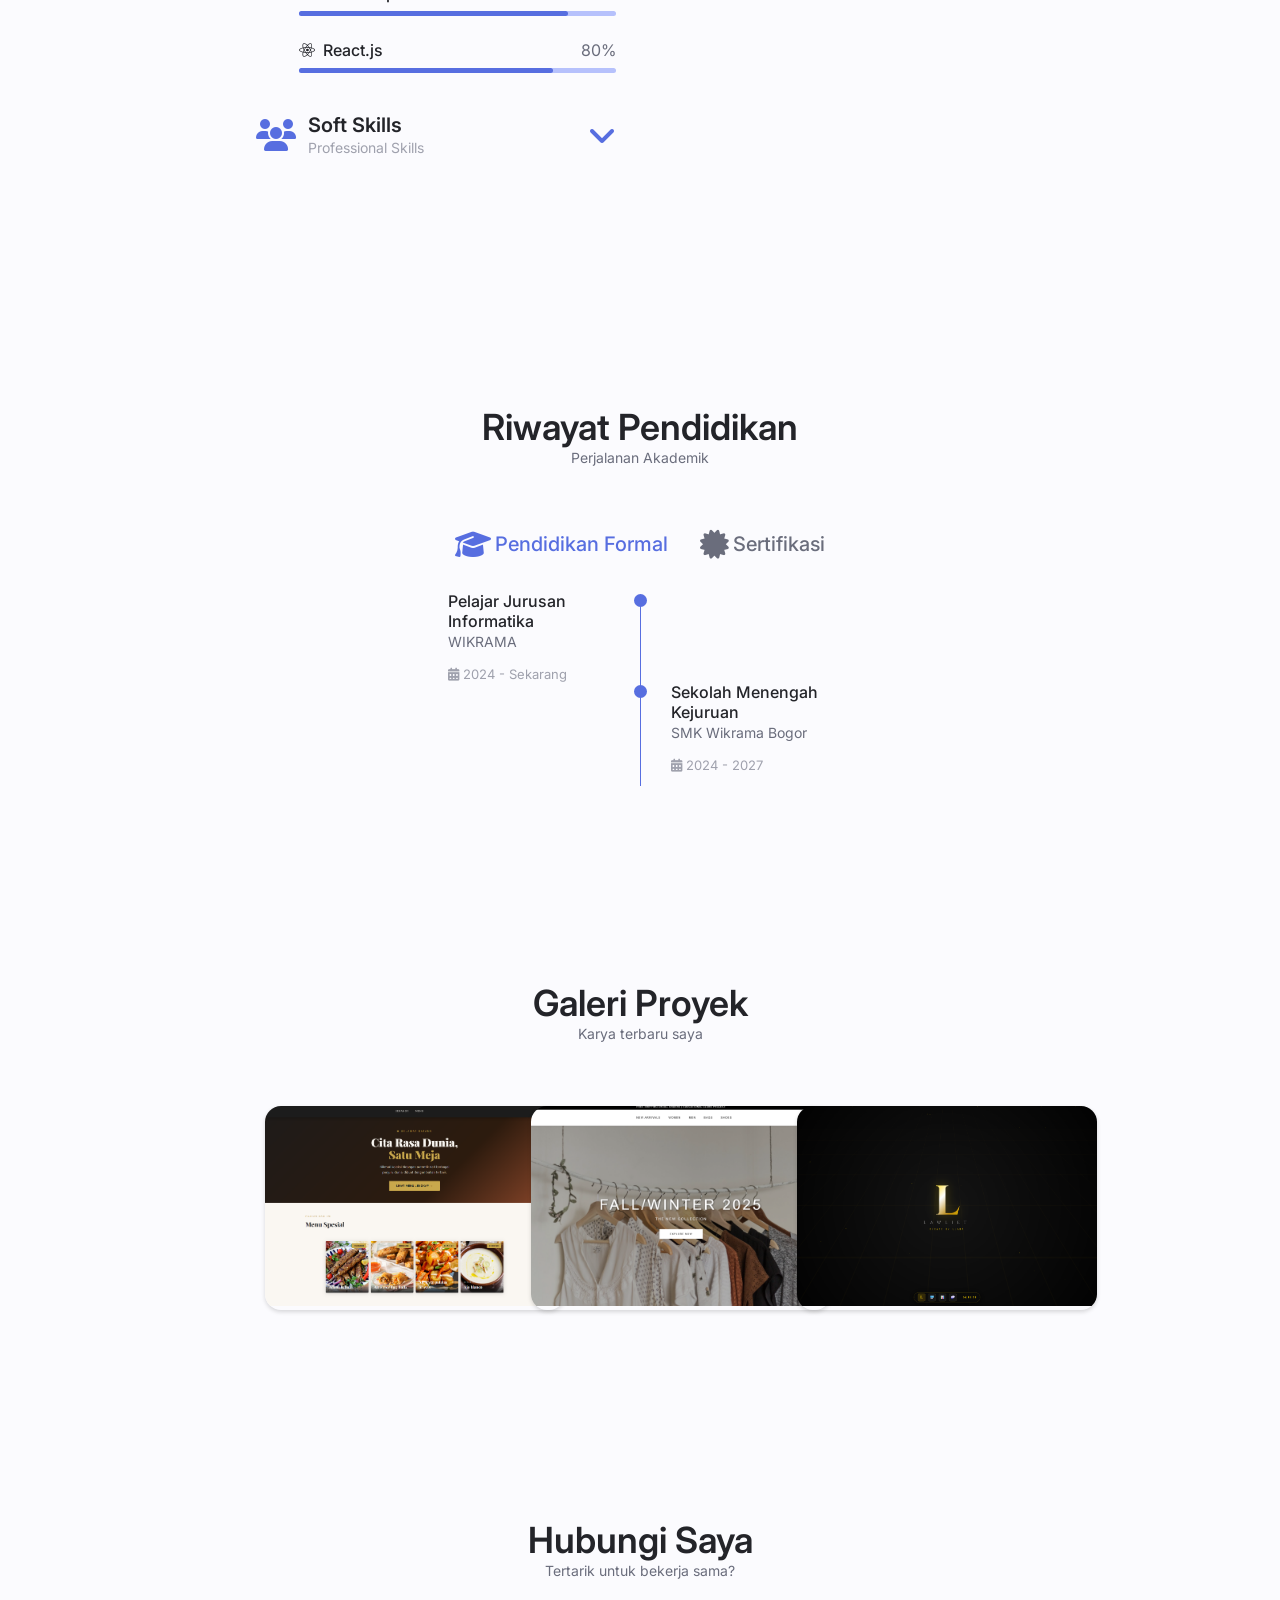
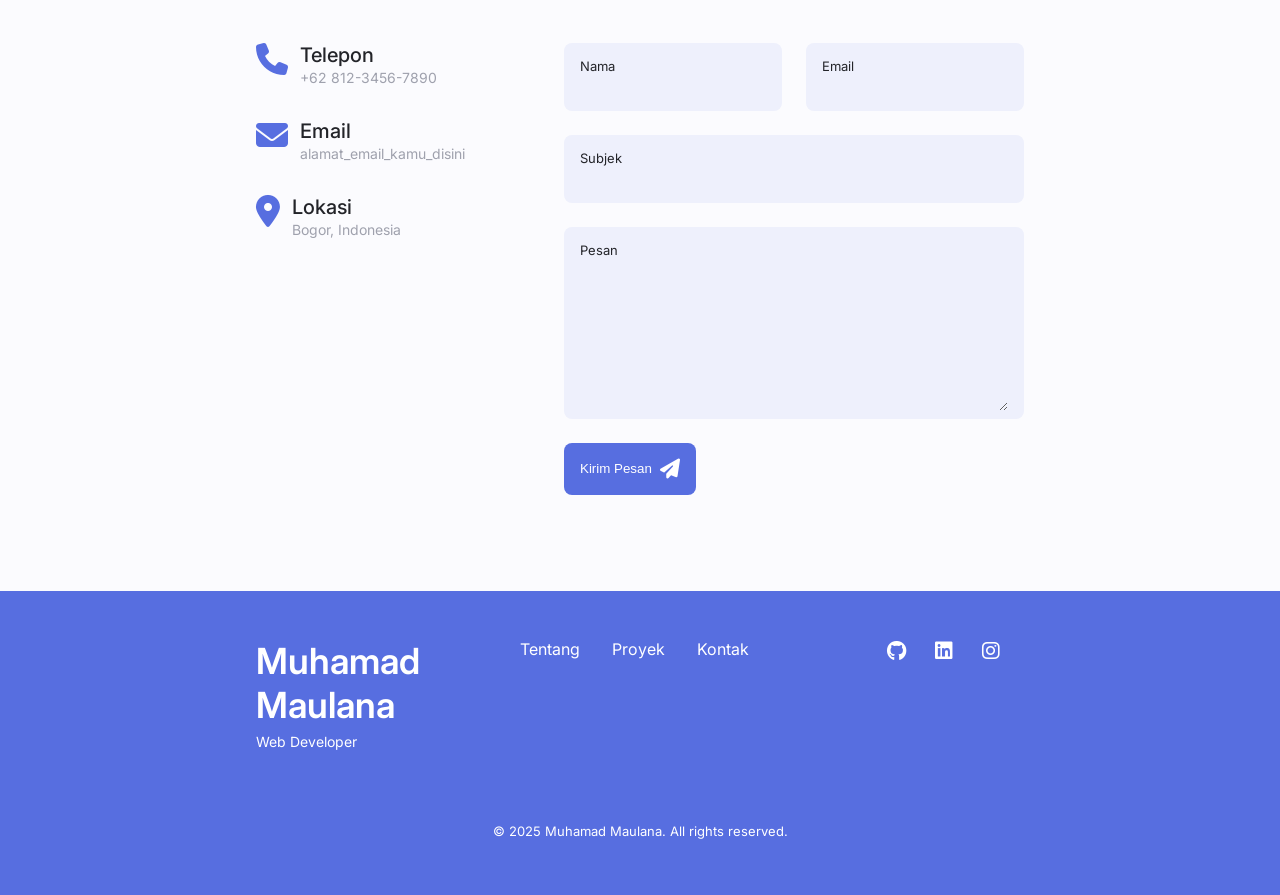
==== commit 0cf09559: "update kontak email asli" ====
--- a/index.html
+++ b/index.html
@@ -429,7 +429,7 @@
                         <i class="fas fa-envelope contact__icon"></i>
                         <div>
                             <h3 class="contact__title">Email</h3>
-                            <span class="contact__subtitle">emailanda@example.com</span>
+                            <span class="contact__subtitle">alamat_email_kamu_disini</span>
                         </div>
                     </div>
 
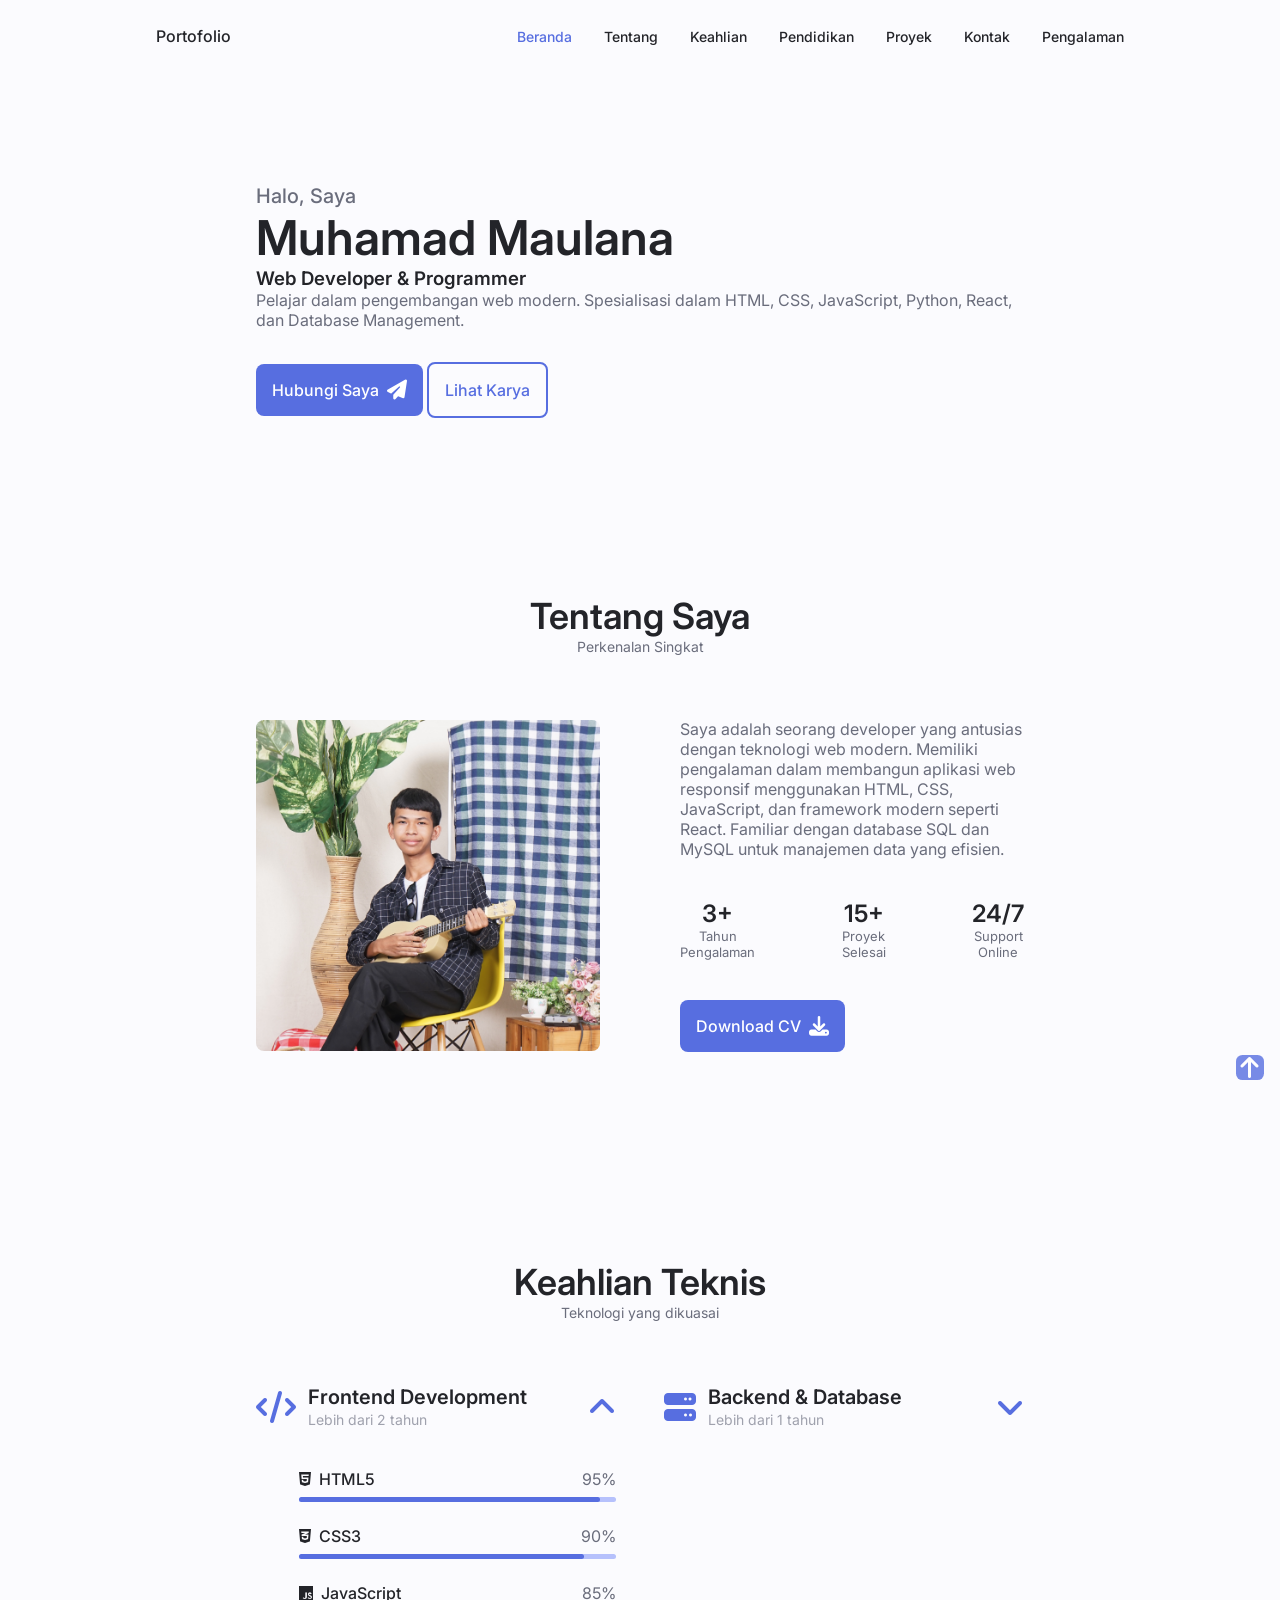
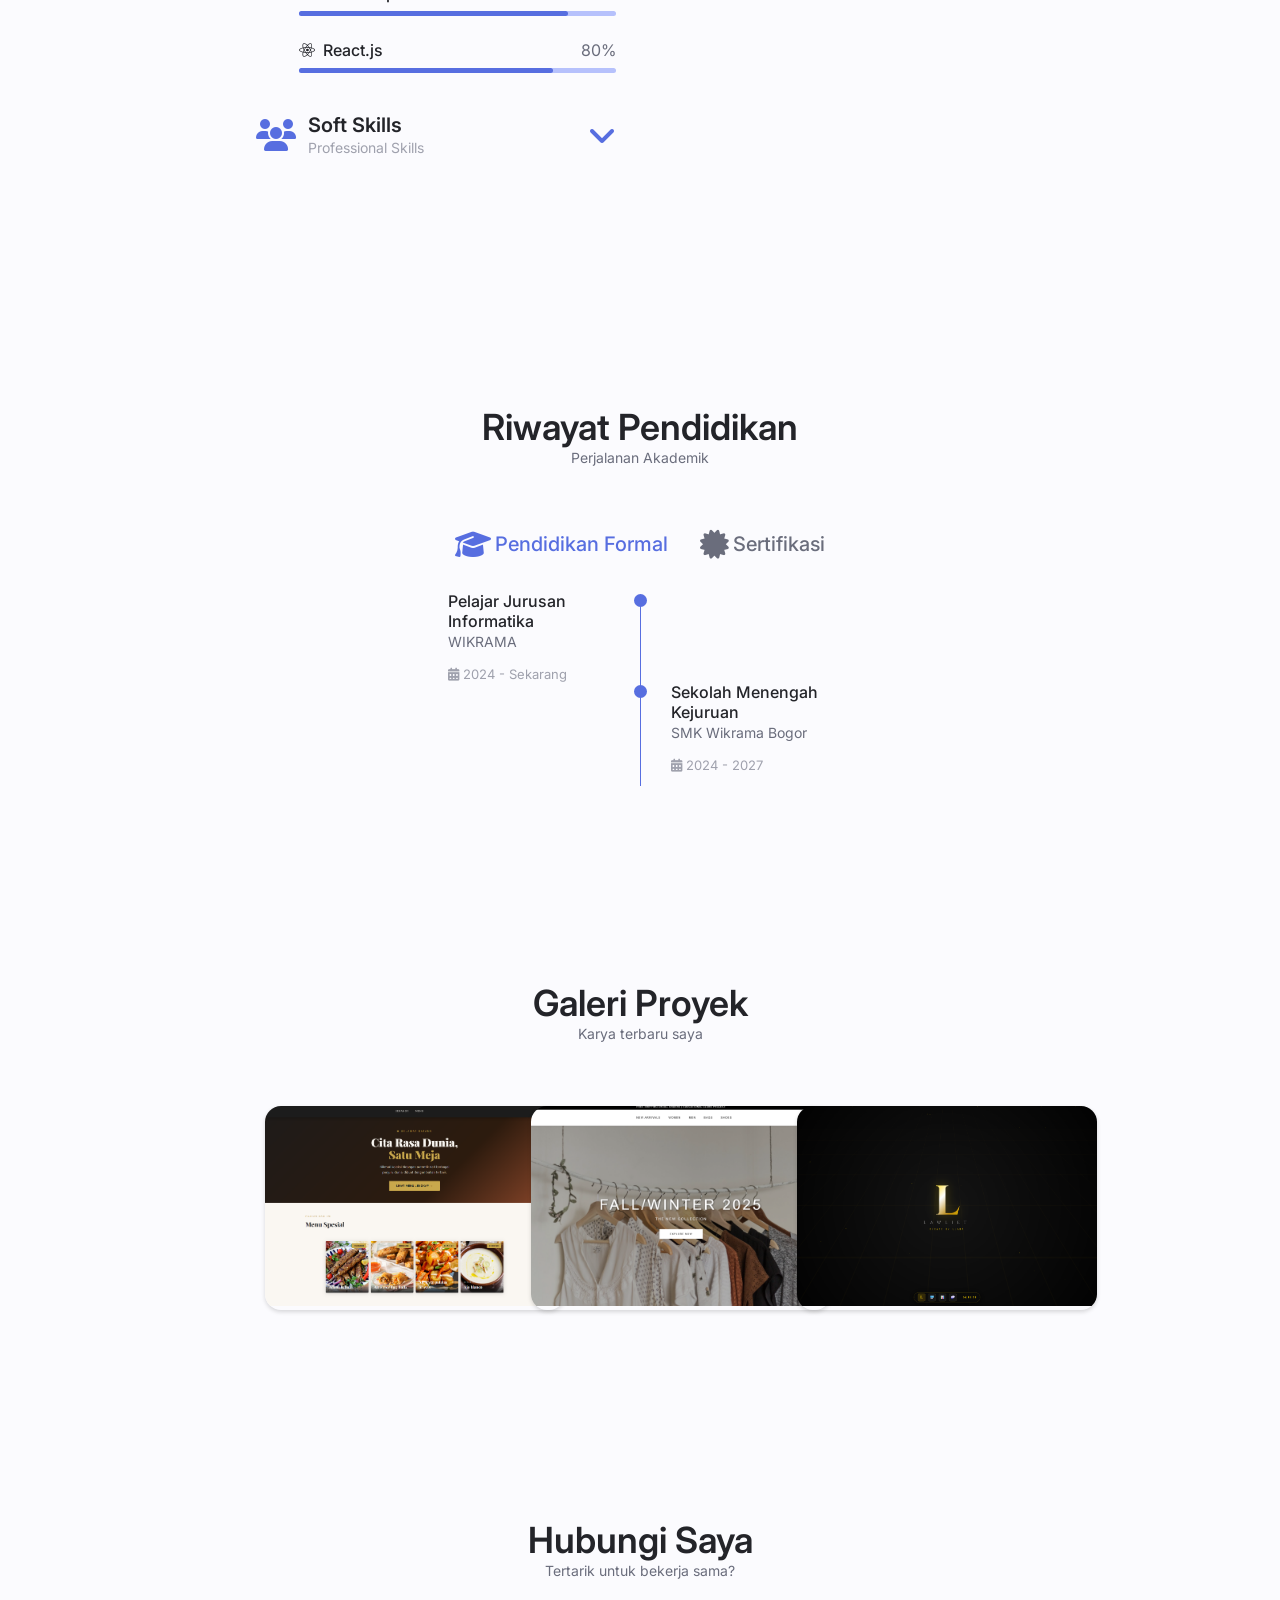
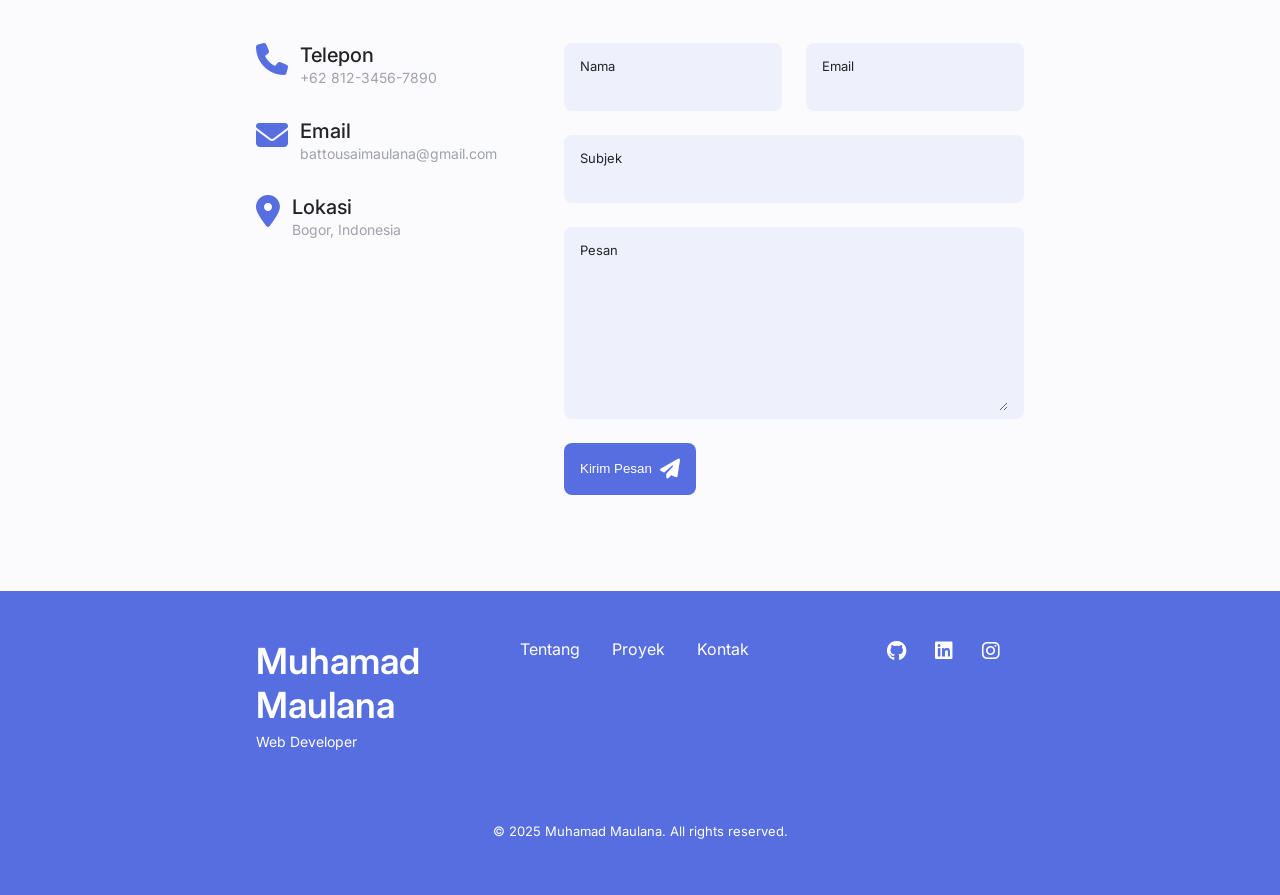
==== commit 68577a03: "update" ====
--- a/index.html
+++ b/index.html
@@ -429,7 +429,7 @@
                         <i class="fas fa-envelope contact__icon"></i>
                         <div>
                             <h3 class="contact__title">Email</h3>
-                            <span class="contact__subtitle">alamat_email_kamu_disini</span>
+                            <span class="contact__subtitle">battousaimaulana@gmail.com</span>
                         </div>
                     </div>
 
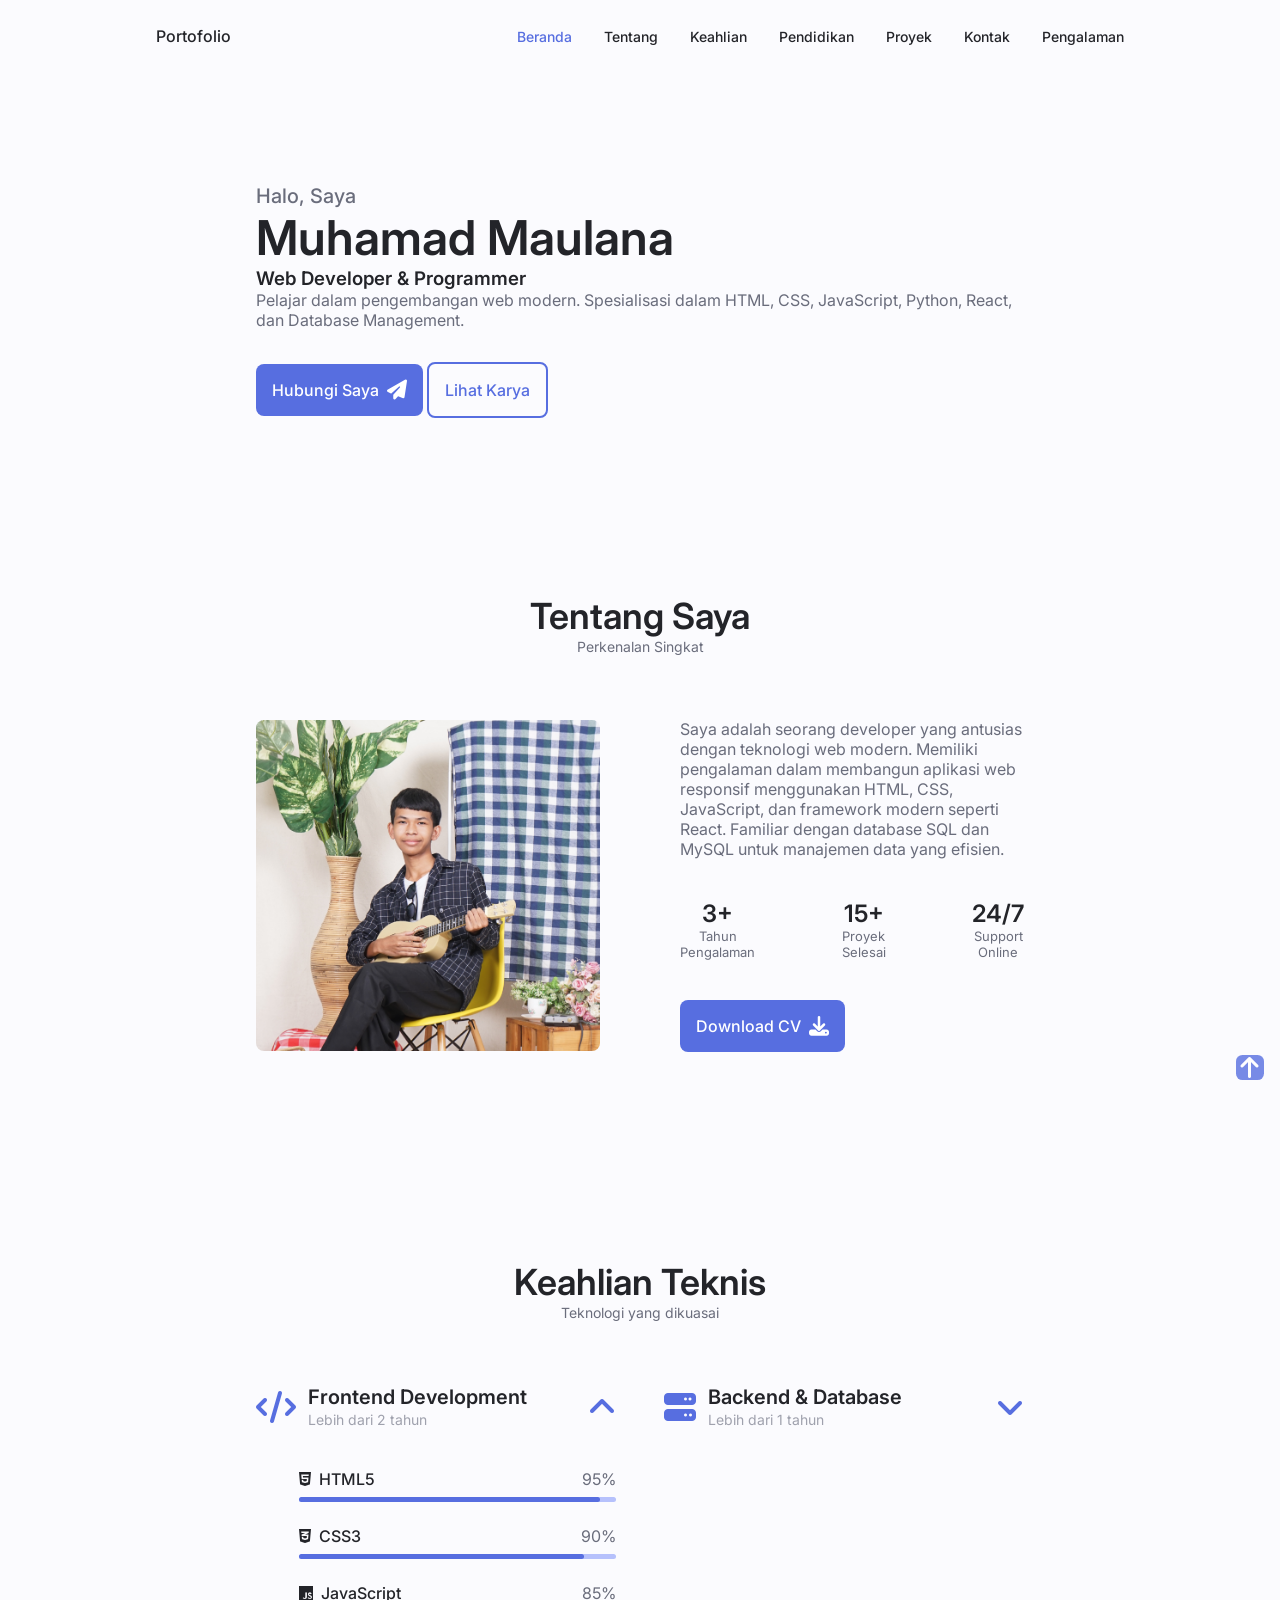
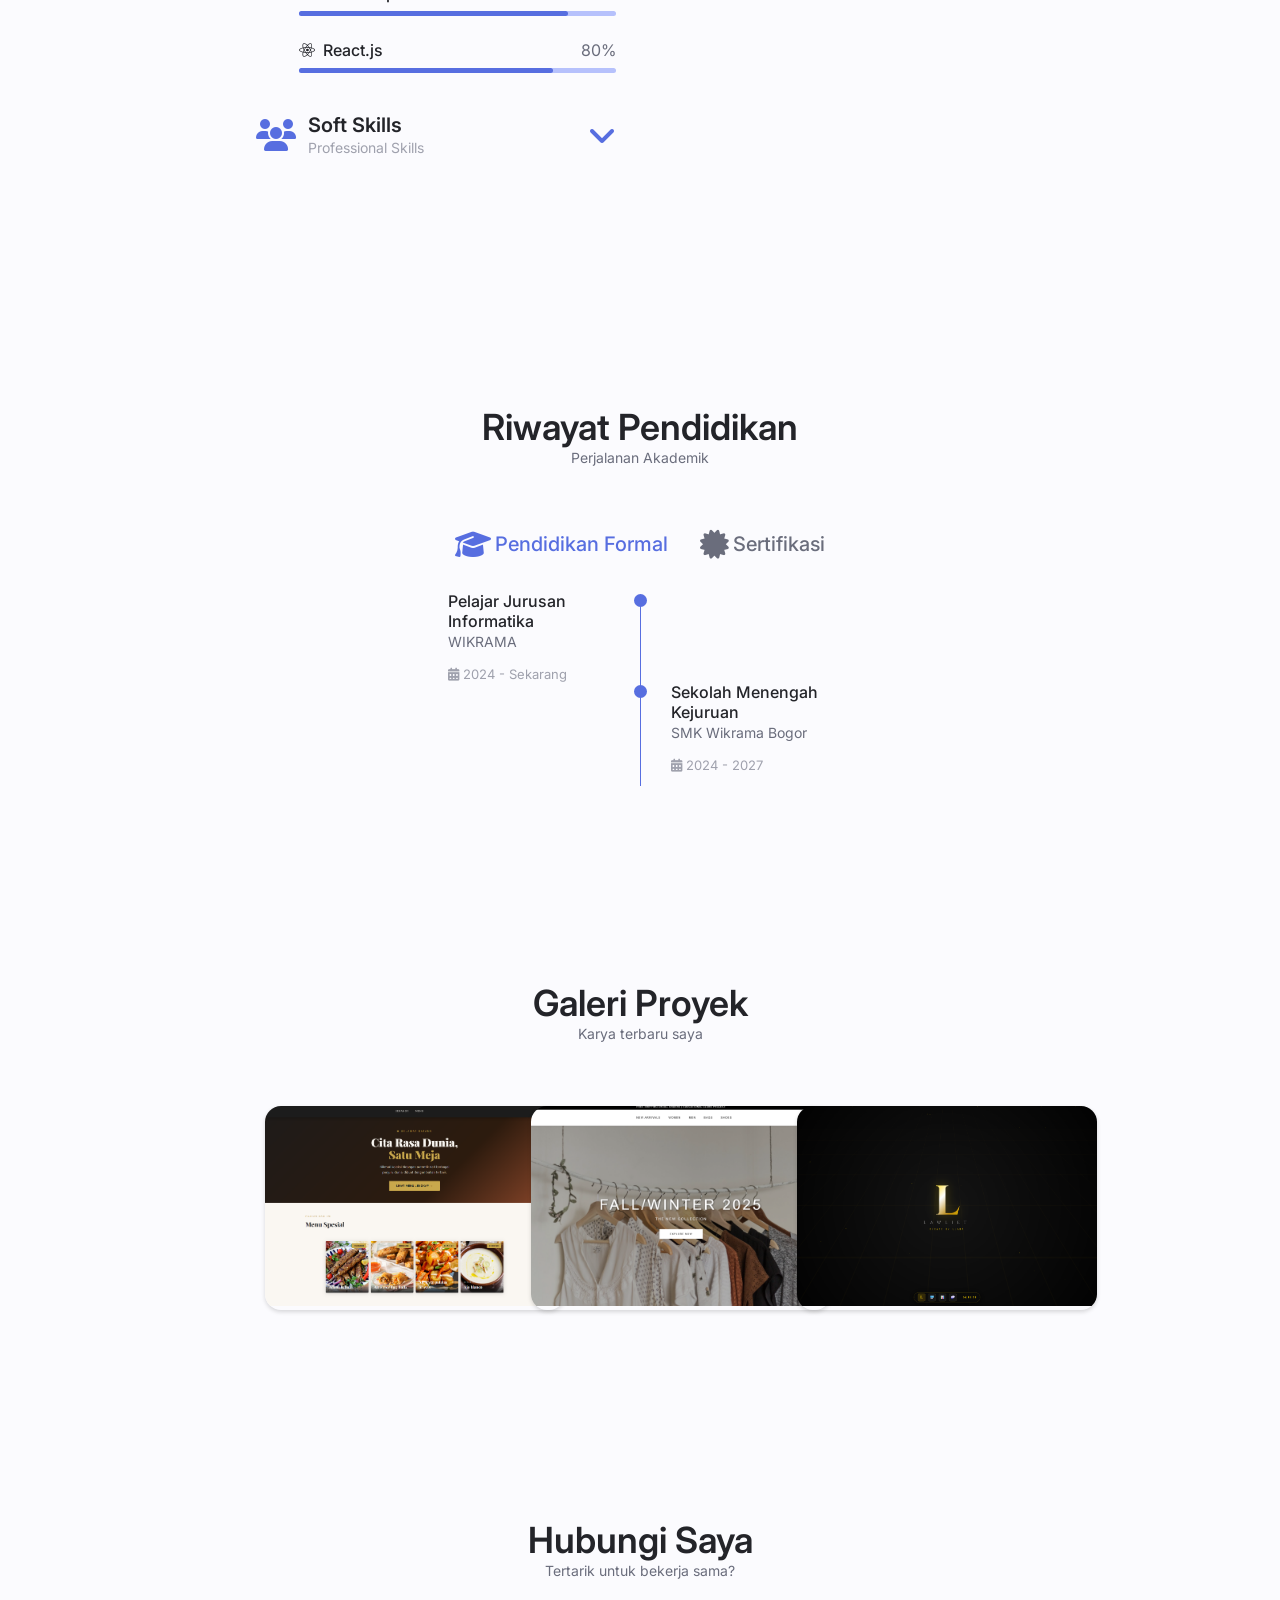
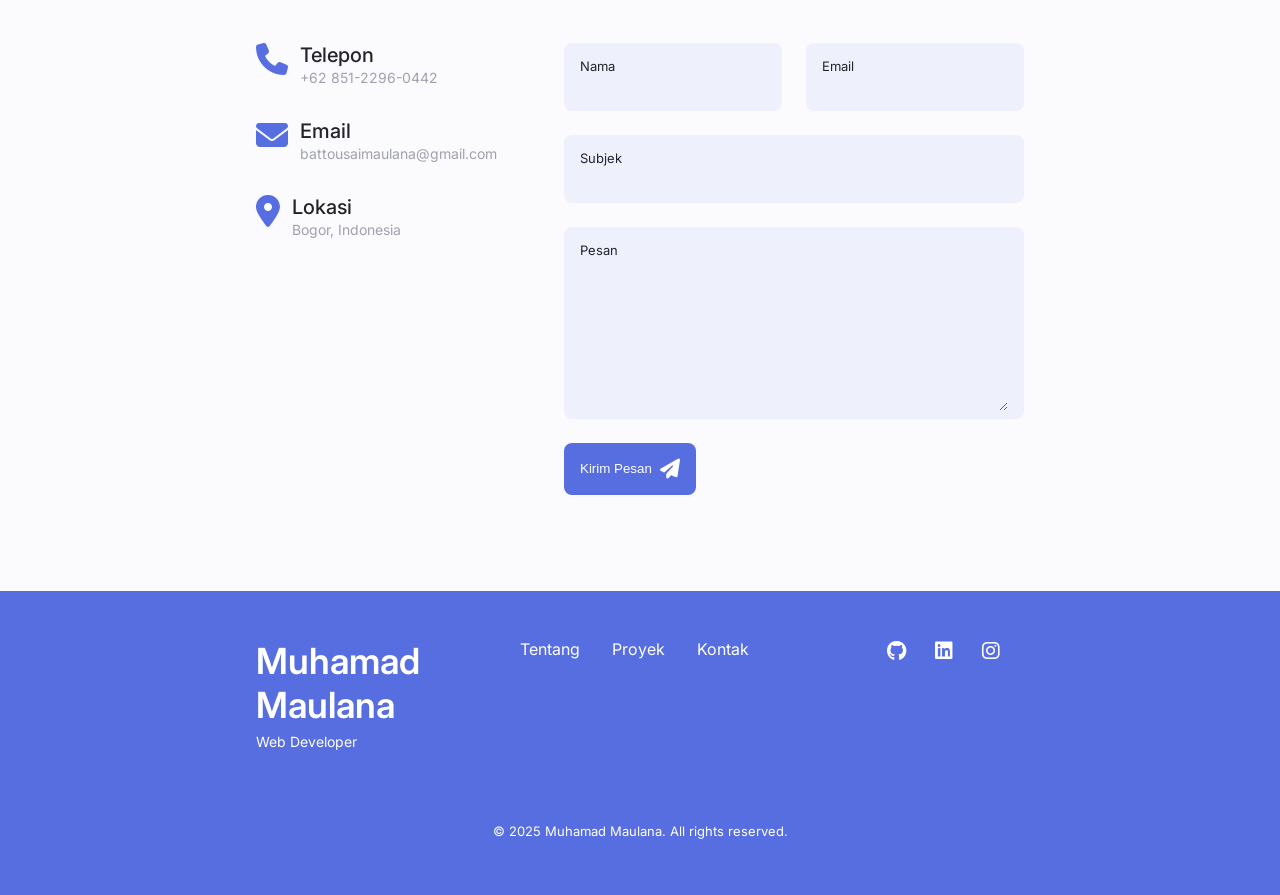
==== commit c903e62e: "no" ====
--- a/index.html
+++ b/index.html
@@ -421,7 +421,7 @@
                         <i class="fas fa-phone contact__icon"></i>
                         <div>
                             <h3 class="contact__title">Telepon</h3>
-                            <span class="contact__subtitle">+62 812-3456-7890</span>
+                            <span class="contact__subtitle">+62 851-2296-0442</span>
                         </div>
                     </div>
 
